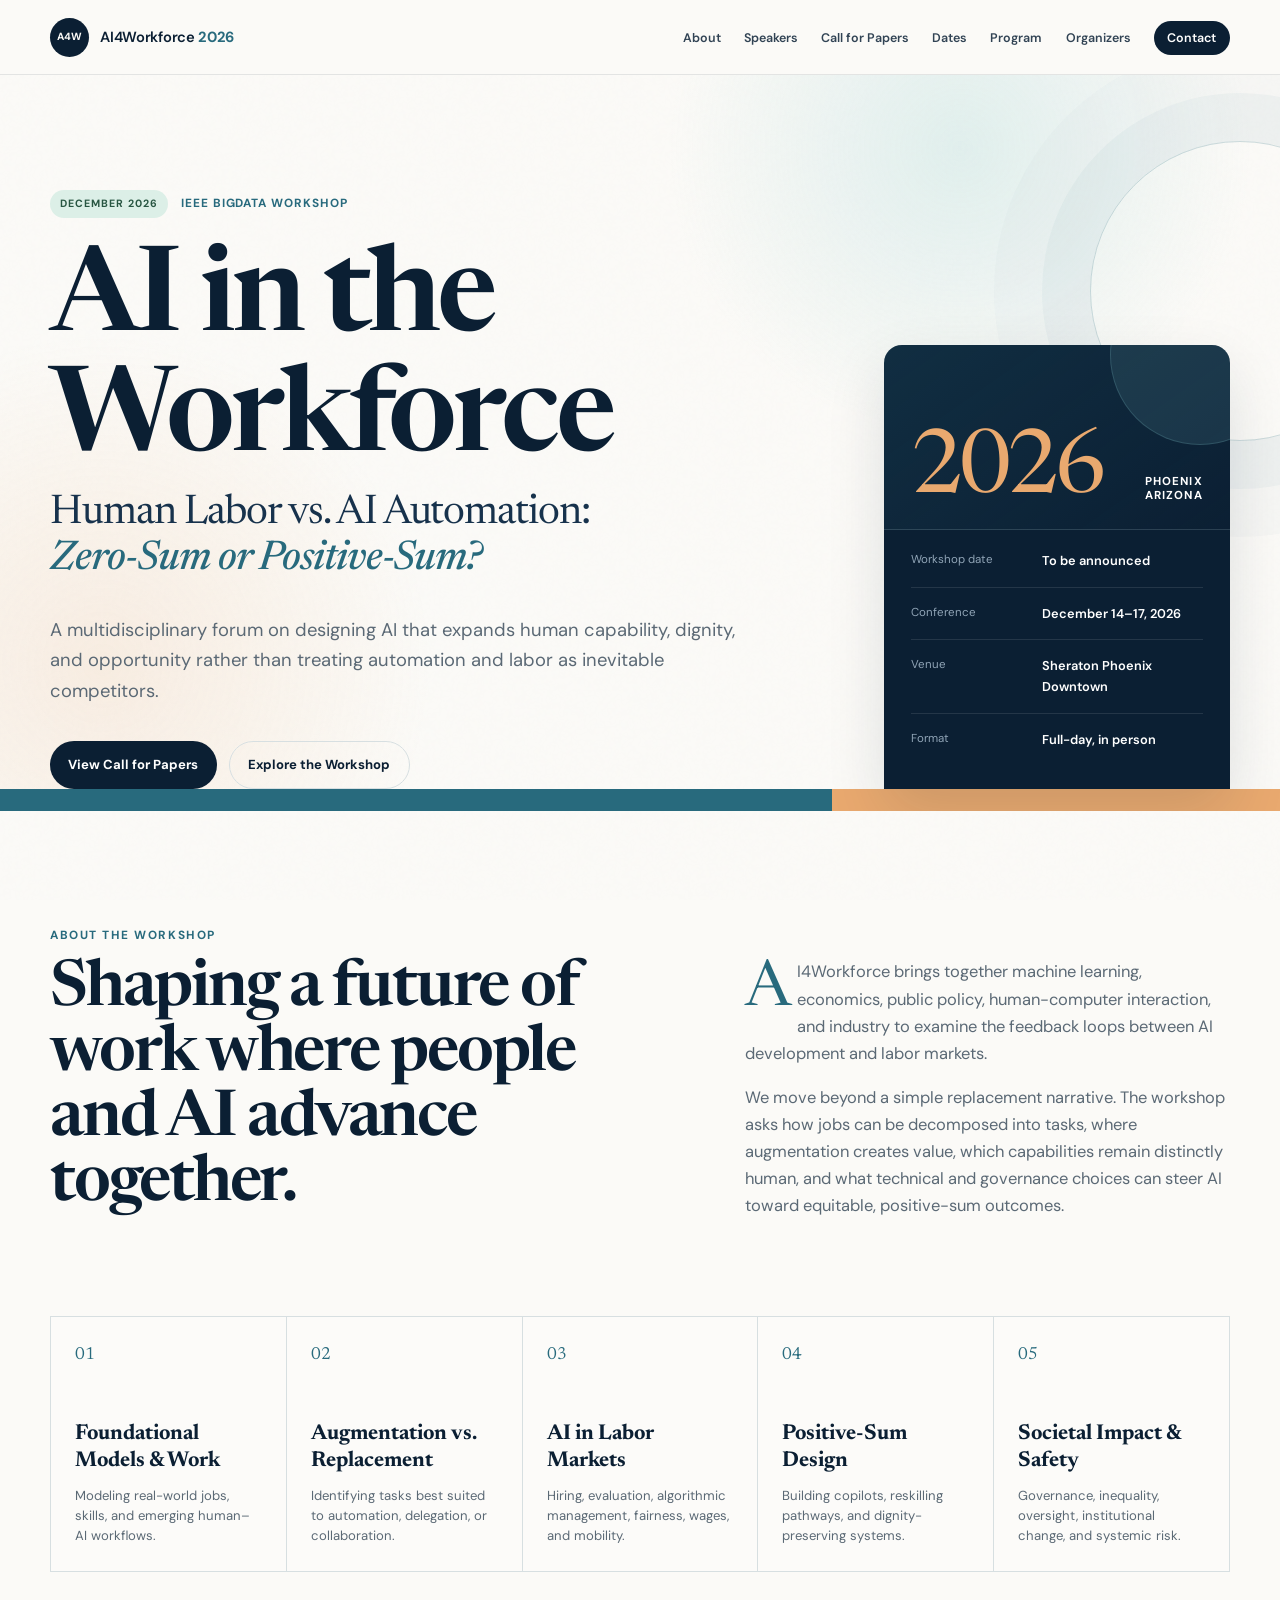
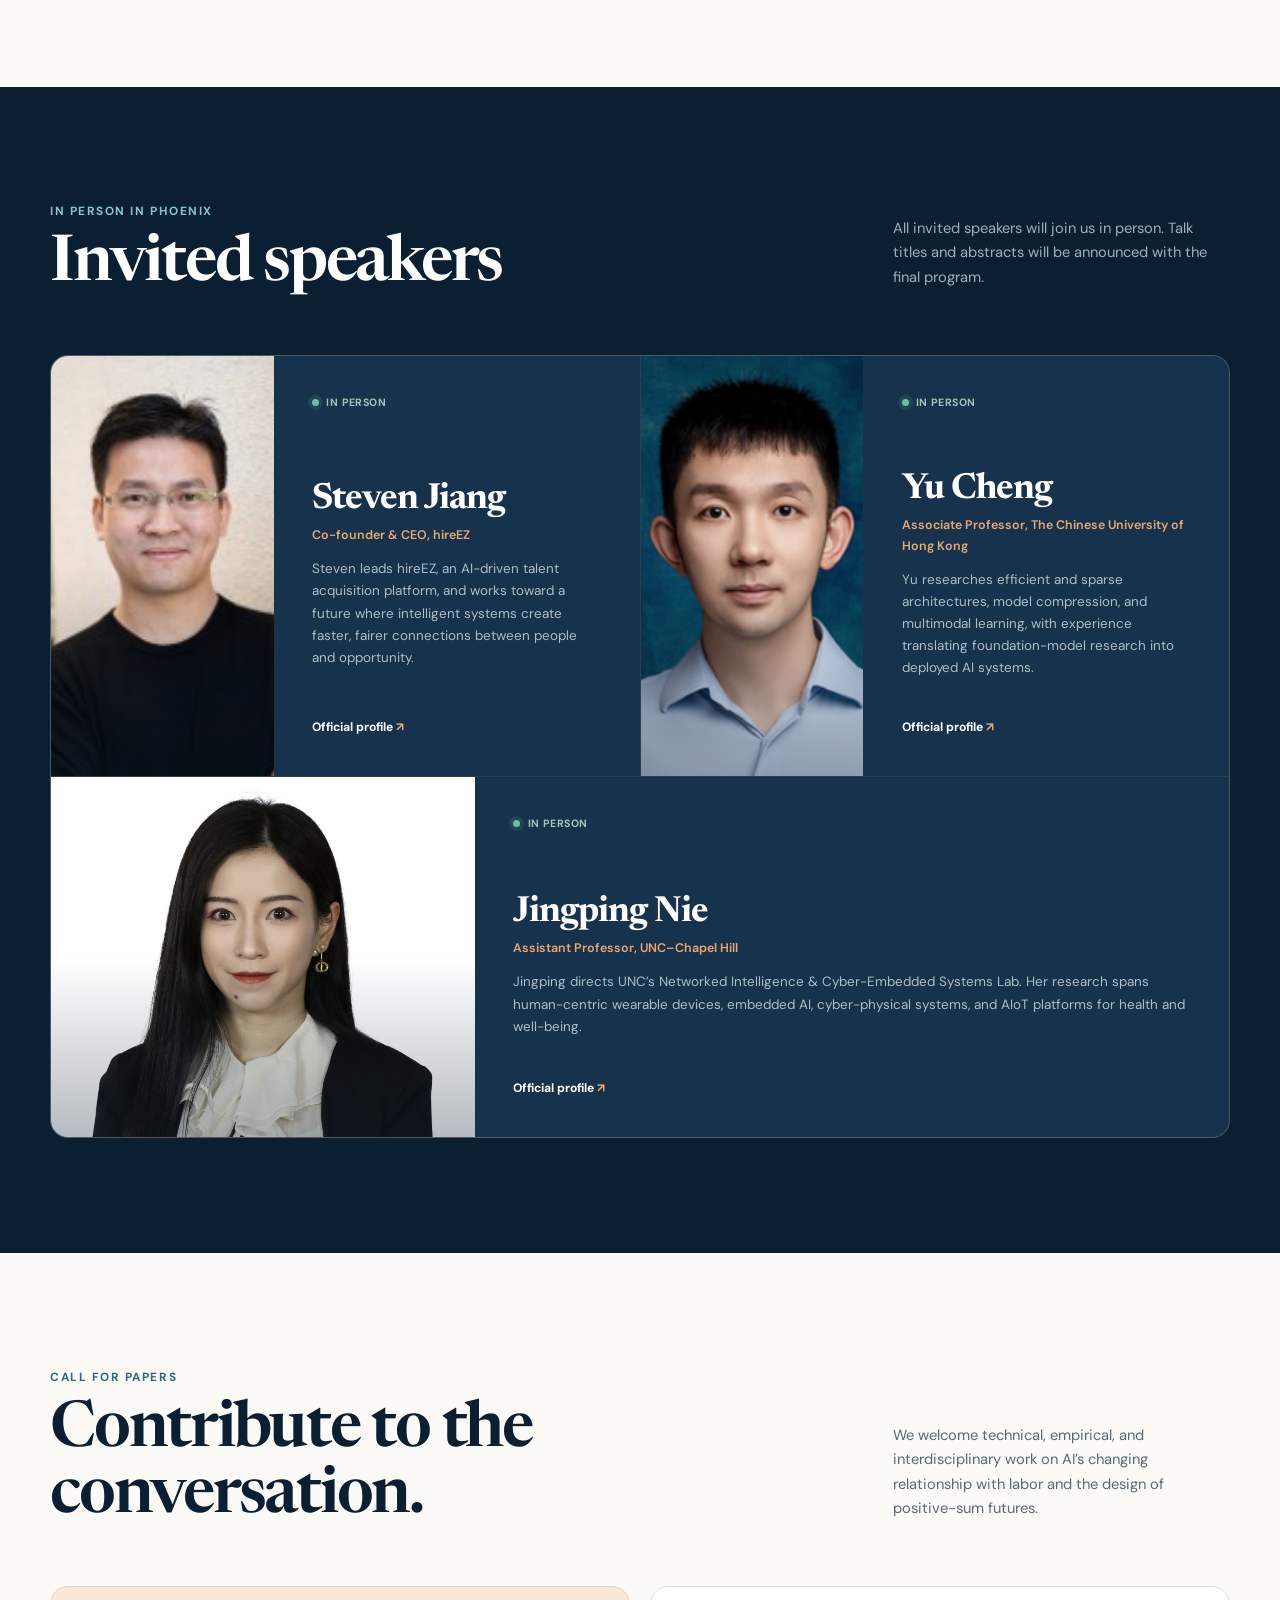
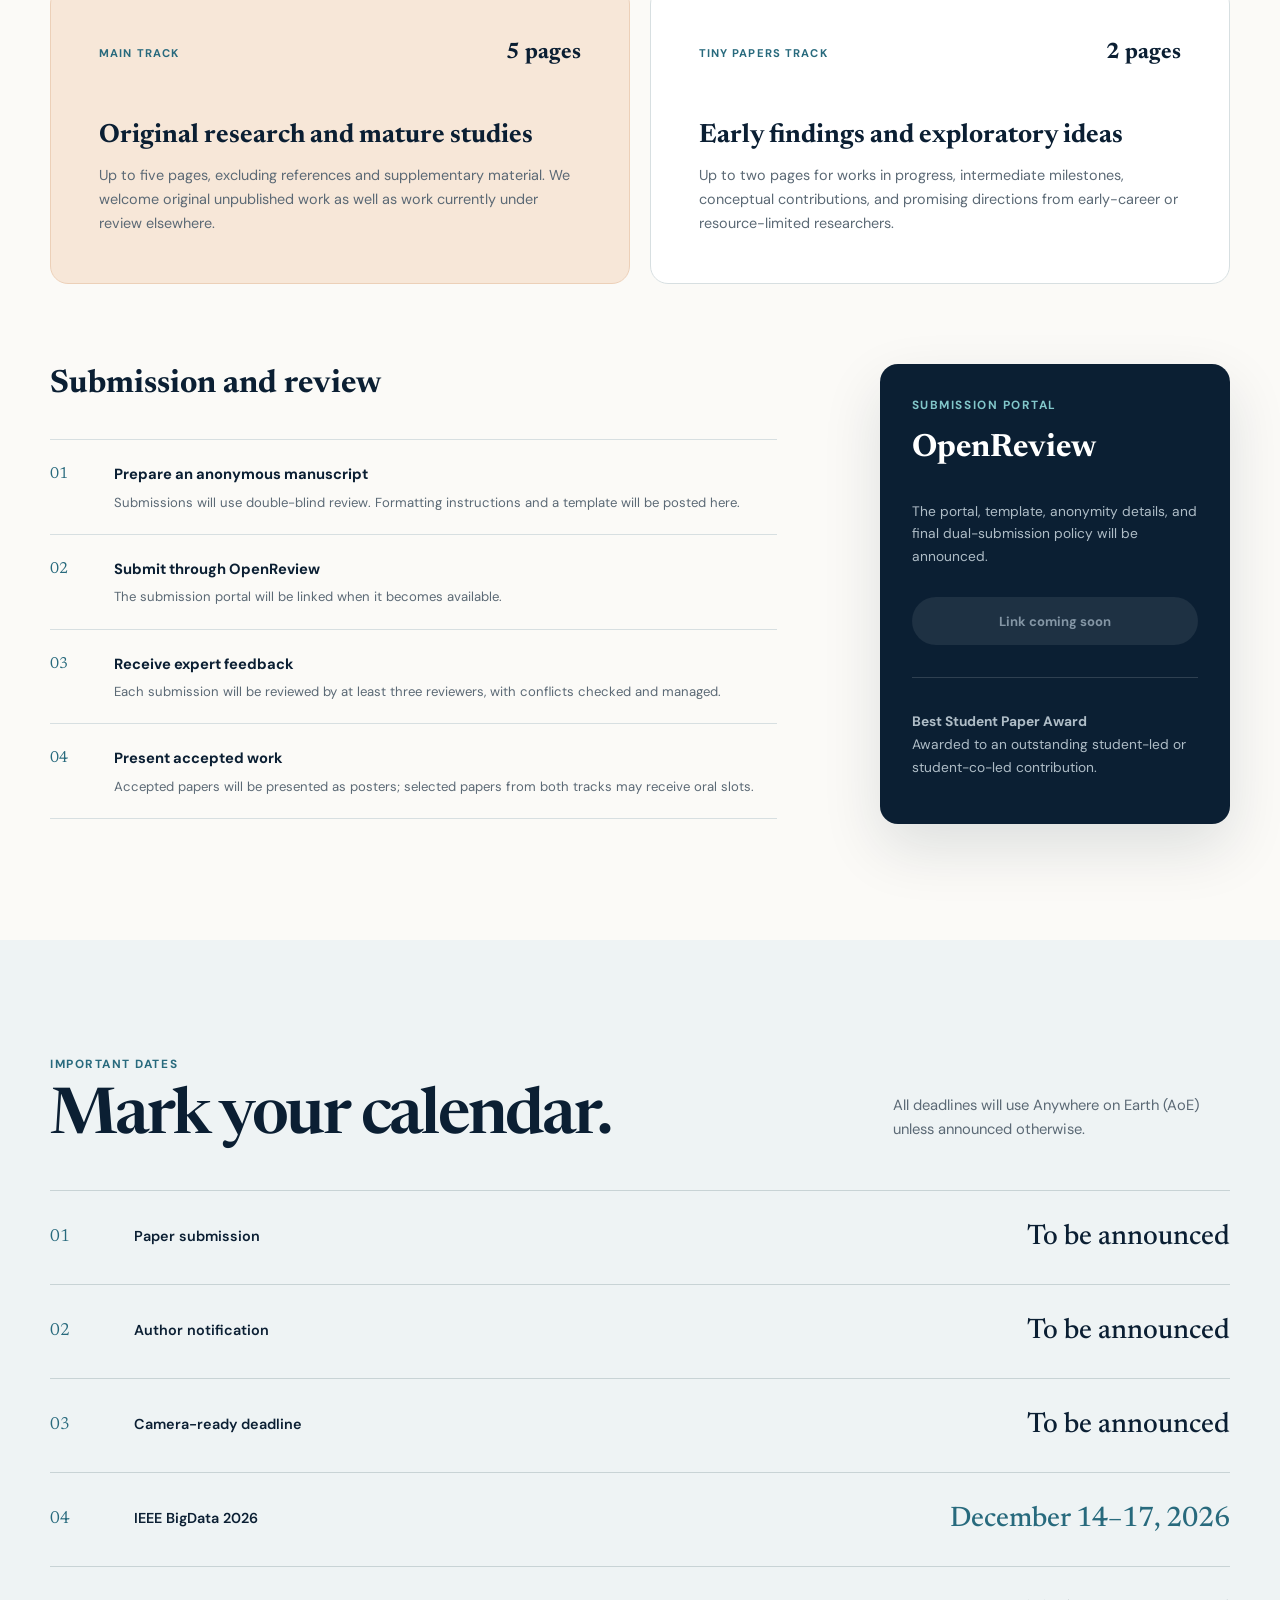
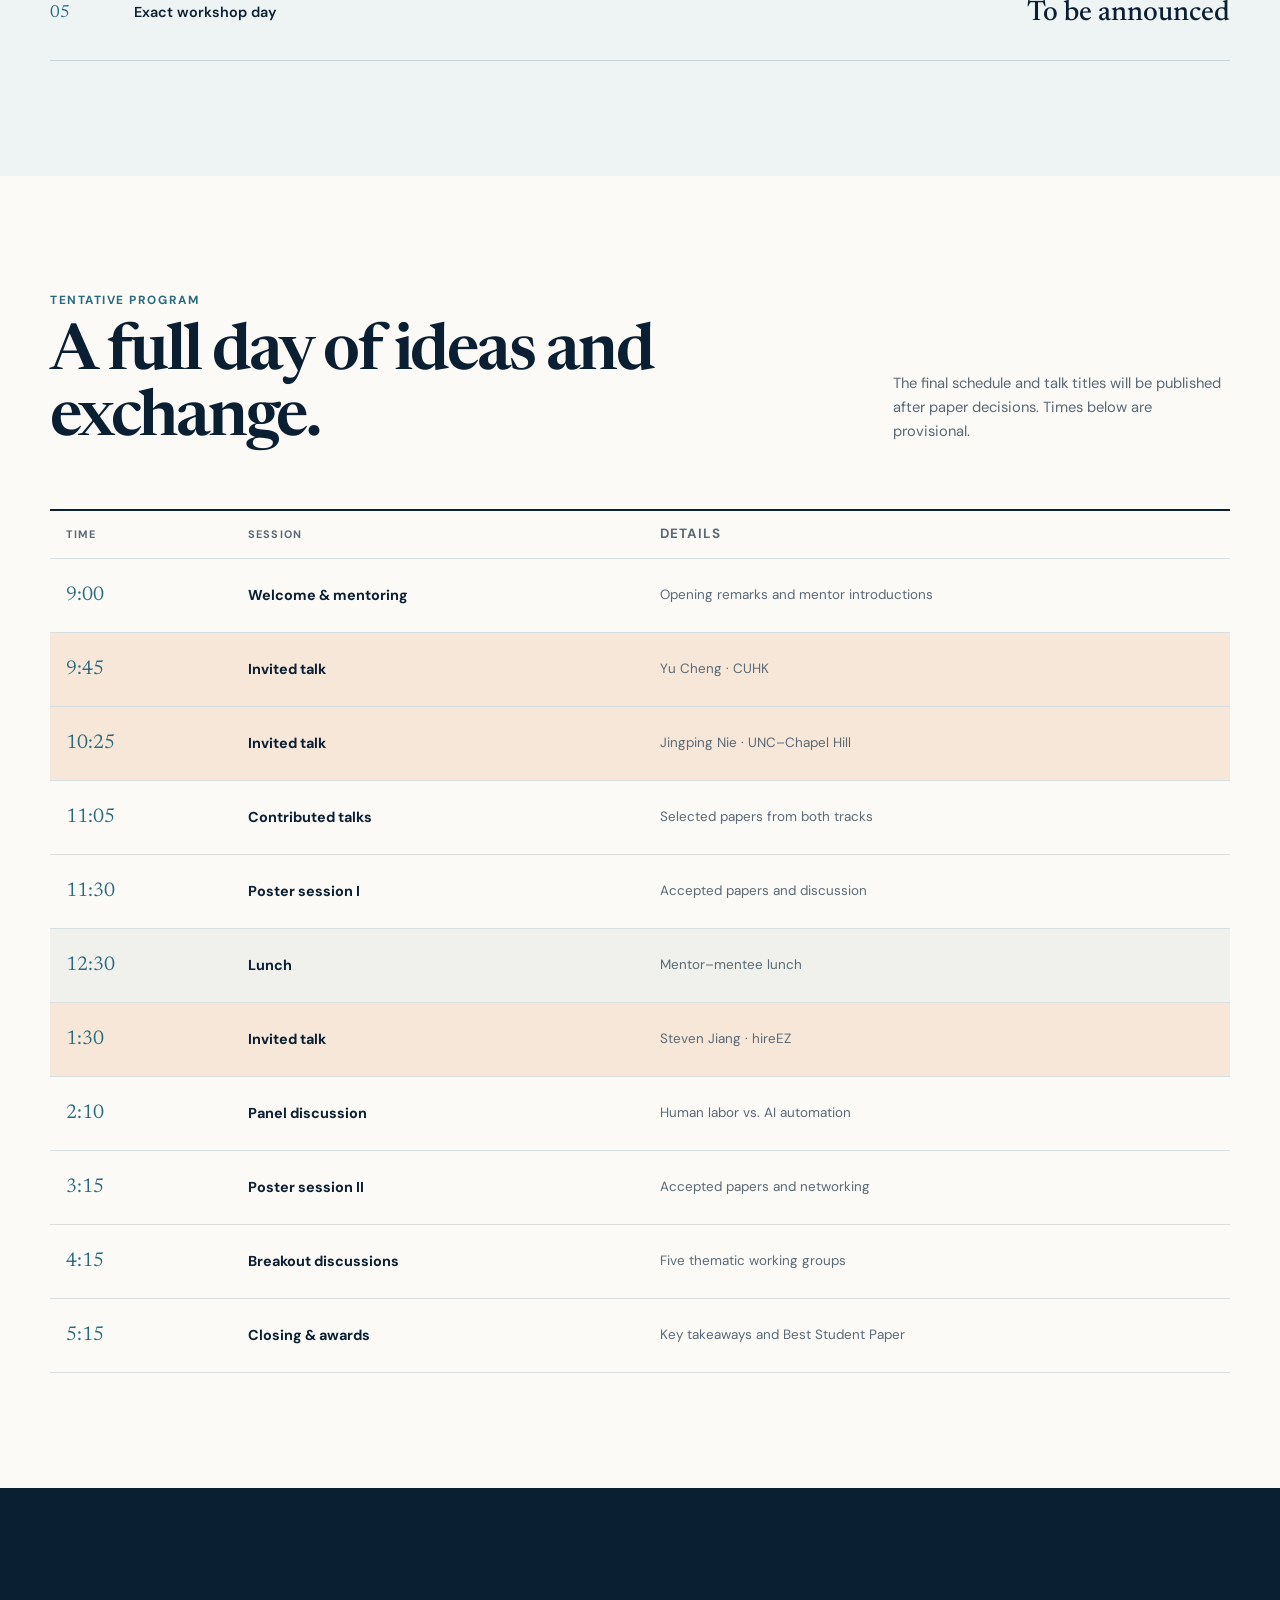
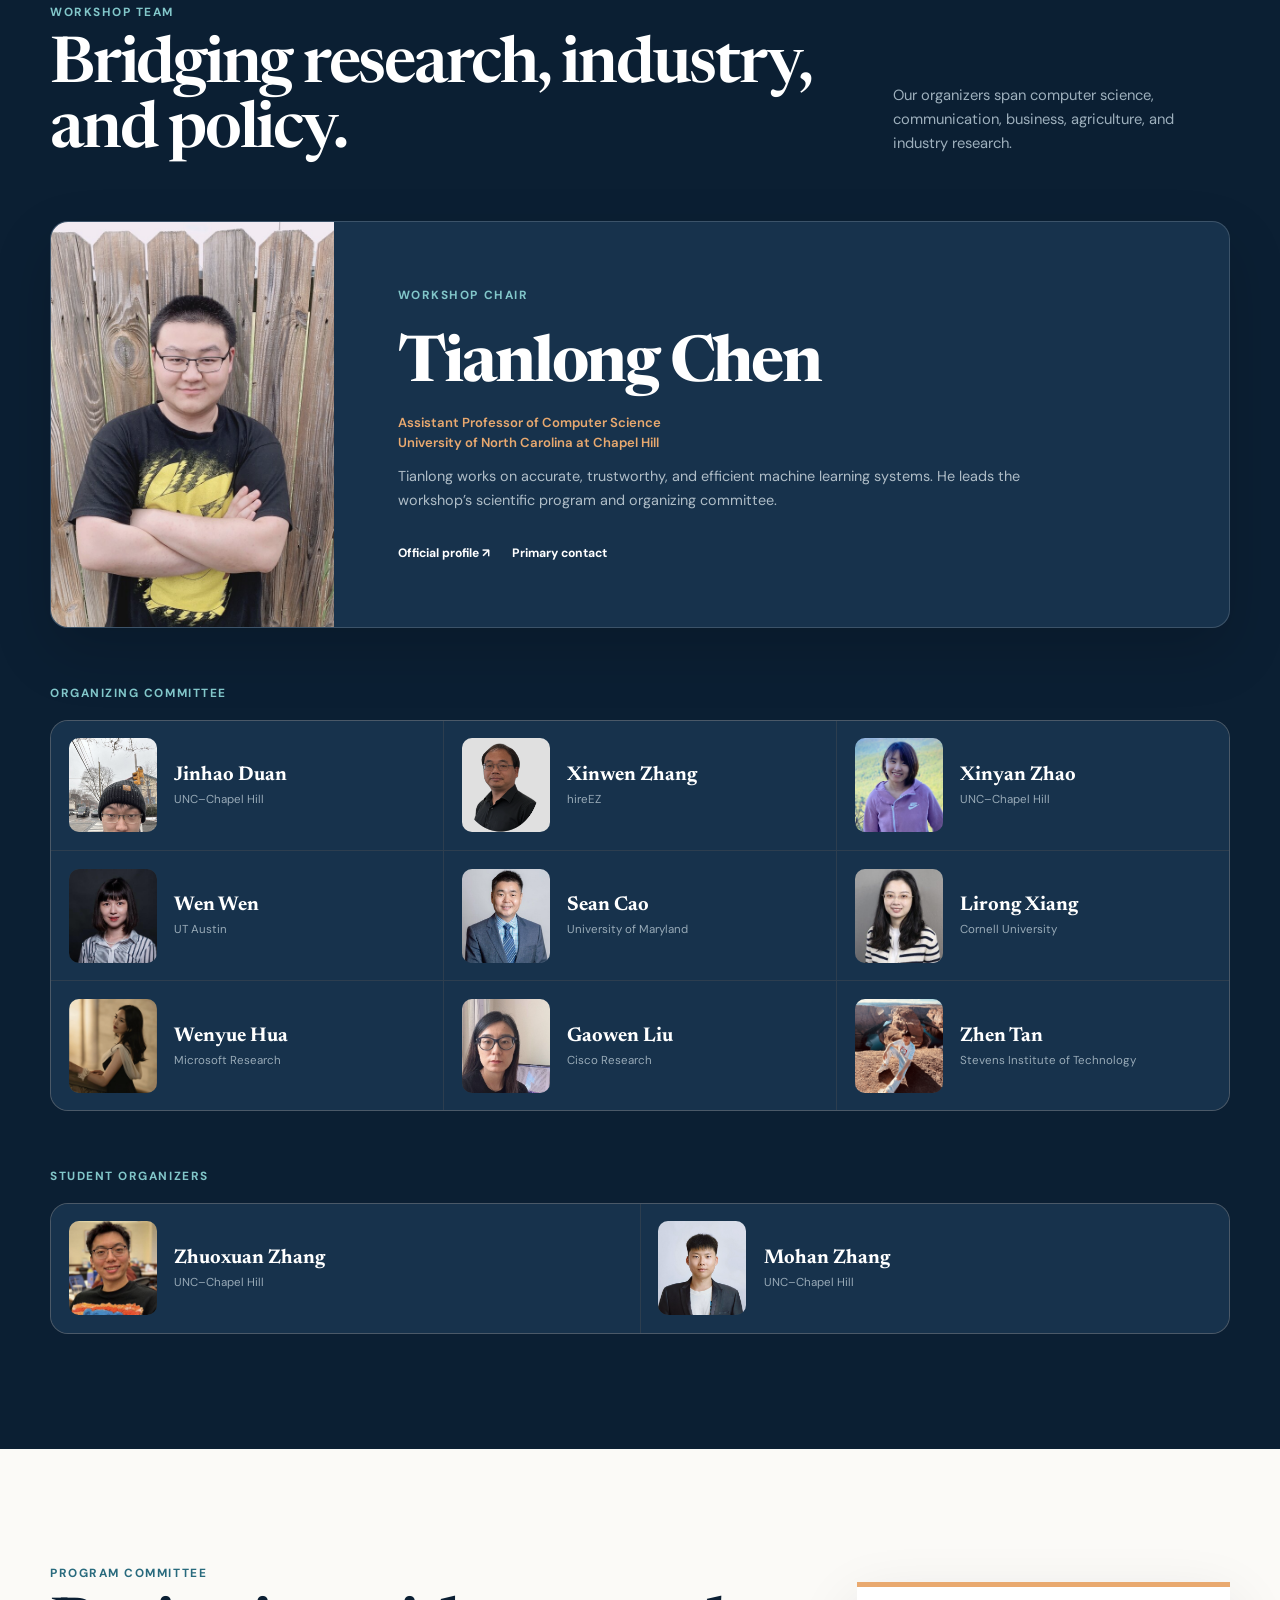
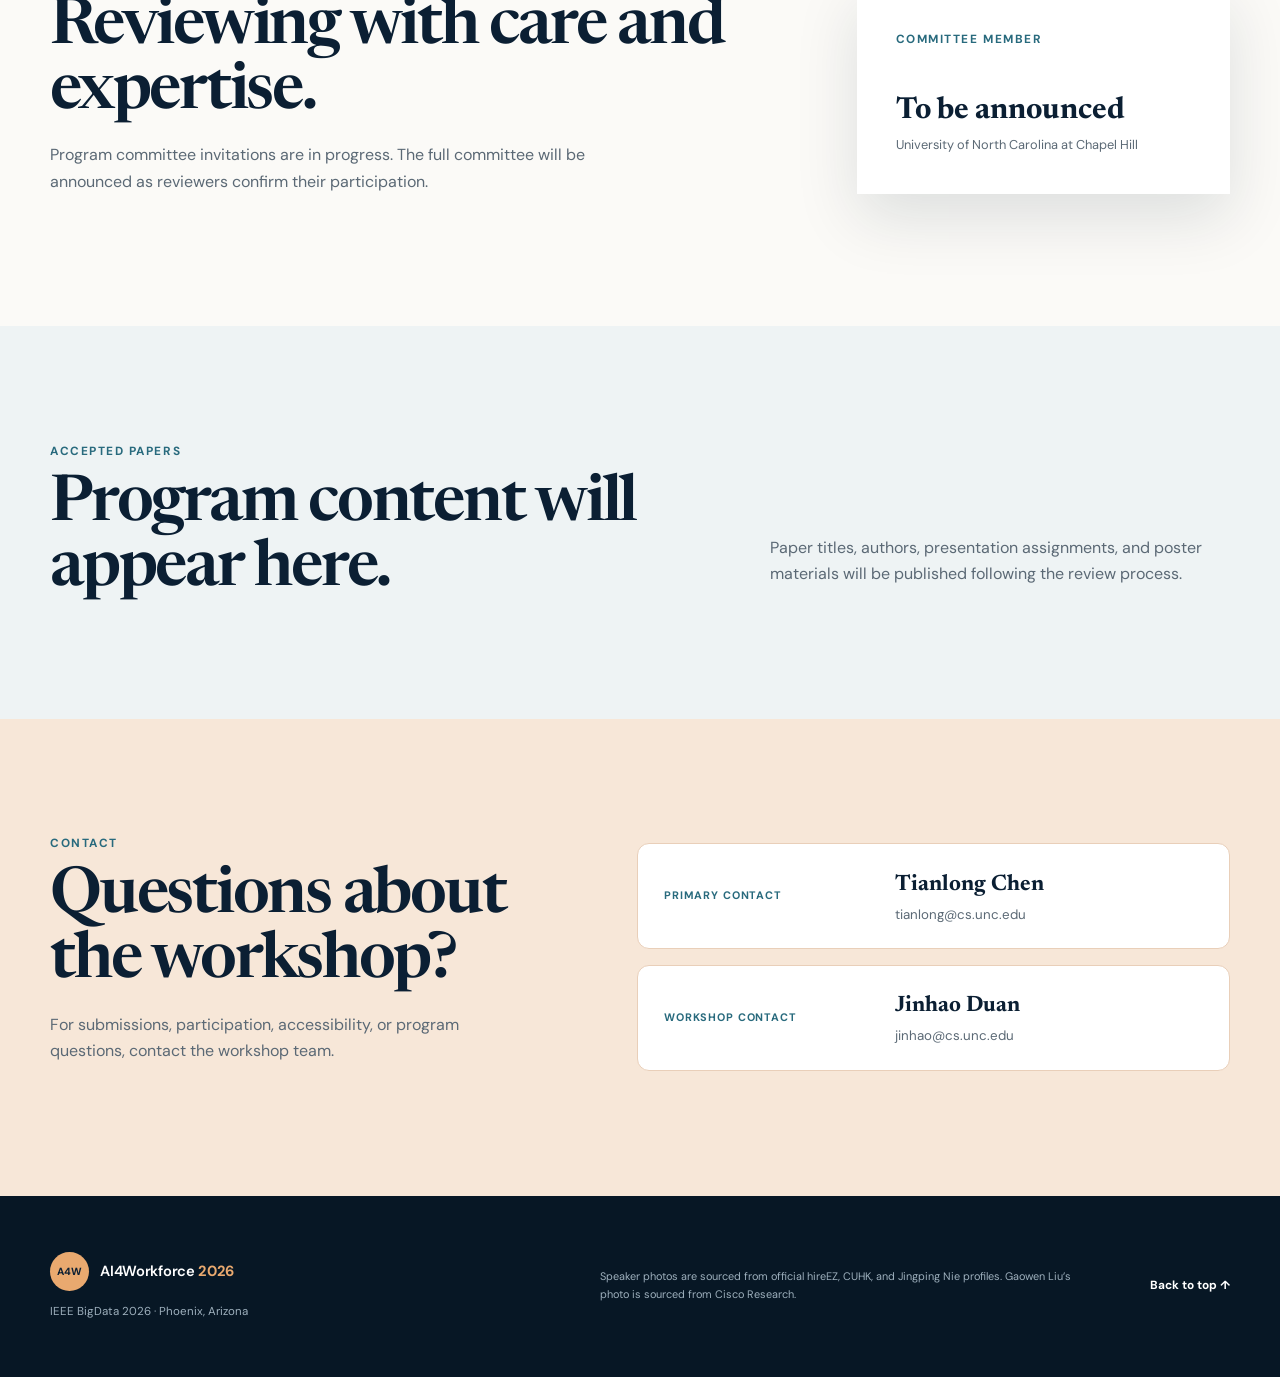
==== preview/index.html @ fd1488fd "Publish persistent workshop preview" ====
<!doctype html>
<html lang="en">
<head>
  <meta charset="utf-8">
  <meta name="viewport" content="width=device-width, initial-scale=1">
  <meta name="description" content="AI4Workforce at IEEE BigData 2026 explores how AI can augment human work and create positive-sum outcomes for workers, organizations, and society.">
  <meta name="theme-color" content="#0b1f33">
  <title>AI4Workforce 2026 | IEEE BigData Workshop</title>
  <link rel="icon" href="assets/favicon.svg" type="image/svg+xml">
  <link rel="preconnect" href="https://fonts.googleapis.com">
  <link rel="preconnect" href="https://fonts.gstatic.com" crossorigin>
  <link href="https://fonts.googleapis.com/css2?family=DM+Sans:wght@400;500;600;700&amp;family=Newsreader:opsz,wght@6..72,500;6..72,600&amp;display=swap" rel="stylesheet">
  <link rel="stylesheet" href="style.css">
  <script src="script.js" defer></script>
</head>
<body>
  <a class="skip-link" href="#main">Skip to content</a>

  <header class="site-header">
    <nav class="nav shell" aria-label="Primary navigation">
      <a class="wordmark" href="#top" aria-label="AI4Workforce home">
        <span class="wordmark-mark" aria-hidden="true">A4W</span>
        <span>AI4Workforce <strong>2026</strong></span>
      </a>
      <button class="nav-toggle" type="button" aria-expanded="false" aria-controls="nav-menu">
        <span class="sr-only">Toggle navigation</span>
        <span></span><span></span><span></span>
      </button>
      <ul class="nav-menu" id="nav-menu">
        <li><a href="#about">About</a></li>
        <li><a href="#speakers">Speakers</a></li>
        <li><a href="#cfp">Call for Papers</a></li>
        <li><a href="#dates">Dates</a></li>
        <li><a href="#program">Program</a></li>
        <li><a href="#organizers">Organizers</a></li>
        <li><a class="nav-contact" href="#contact">Contact</a></li>
      </ul>
    </nav>
  </header>

  <main id="main">
    <section class="hero" id="top">
      <div class="hero-grid shell">
        <div class="hero-copy">
          <p class="kicker"><span>December 2026</span> IEEE BigData Workshop</p>
          <h1>AI in the Workforce</h1>
          <p class="hero-question">Human Labor vs. AI Automation:<br><em>Zero-Sum or Positive-Sum?</em></p>
          <p class="hero-intro">A multidisciplinary forum on designing AI that expands human capability, dignity, and opportunity rather than treating automation and labor as inevitable competitors.</p>
          <div class="hero-actions">
            <a class="button button-primary" href="#cfp">View Call for Papers</a>
            <a class="button button-ghost" href="#about">Explore the Workshop</a>
          </div>
        </div>

        <aside class="event-card" aria-label="Workshop details">
          <div class="event-card-top">
            <span class="event-number">2026</span>
            <span class="event-label">Phoenix<br>Arizona</span>
          </div>
          <dl class="event-details">
            <div>
              <dt>Workshop date</dt>
              <dd>To be announced</dd>
            </div>
            <div>
              <dt>Conference</dt>
              <dd>December 14–17, 2026</dd>
            </div>
            <div>
              <dt>Venue</dt>
              <dd>Sheraton Phoenix Downtown</dd>
            </div>
            <div>
              <dt>Format</dt>
              <dd>Full-day, in person</dd>
            </div>
          </dl>
        </aside>
      </div>
      <div class="hero-rule" aria-hidden="true"><span></span></div>
    </section>

    <section class="section" id="about">
      <div class="shell split-intro">
        <div>
          <p class="eyebrow">About the workshop</p>
          <h2>Shaping a future of work where people and AI advance together.</h2>
        </div>
        <div class="prose lead-prose">
          <p>AI4Workforce brings together machine learning, economics, public policy, human-computer interaction, and industry to examine the feedback loops between AI development and labor markets.</p>
          <p>We move beyond a simple replacement narrative. The workshop asks how jobs can be decomposed into tasks, where augmentation creates value, which capabilities remain distinctly human, and what technical and governance choices can steer AI toward equitable, positive-sum outcomes.</p>
        </div>
      </div>

      <div class="shell topic-grid" aria-label="Workshop themes">
        <article class="topic-card">
          <span>01</span>
          <h3>Foundational Models &amp; Work</h3>
          <p>Modeling real-world jobs, skills, and emerging human–AI workflows.</p>
        </article>
        <article class="topic-card">
          <span>02</span>
          <h3>Augmentation vs. Replacement</h3>
          <p>Identifying tasks best suited to automation, delegation, or collaboration.</p>
        </article>
        <article class="topic-card">
          <span>03</span>
          <h3>AI in Labor Markets</h3>
          <p>Hiring, evaluation, algorithmic management, fairness, wages, and mobility.</p>
        </article>
        <article class="topic-card">
          <span>04</span>
          <h3>Positive-Sum Design</h3>
          <p>Building copilots, reskilling pathways, and dignity-preserving systems.</p>
        </article>
        <article class="topic-card">
          <span>05</span>
          <h3>Societal Impact &amp; Safety</h3>
          <p>Governance, inequality, oversight, institutional change, and systemic risk.</p>
        </article>
      </div>
    </section>

    <section class="section section-ink" id="speakers">
      <div class="shell">
        <div class="section-heading light-heading">
          <div>
            <p class="eyebrow">In person in Phoenix</p>
            <h2>Invited speakers</h2>
          </div>
          <p>All invited speakers will join us in person. Talk titles and abstracts will be announced with the final program.</p>
        </div>

        <div class="speaker-grid">
          <article class="speaker-card">
            <a class="speaker-image" href="https://explore.hireez.com/blog/author/steven-jiang" target="_blank" rel="noopener noreferrer">
              <img src="assets/speakers/steven-jiang.jpg" alt="Portrait of Steven Jiang" width="200" height="200">
            </a>
            <div class="speaker-copy">
              <span class="status"><i aria-hidden="true"></i> In person</span>
              <h3>Steven Jiang</h3>
              <p class="speaker-role">Co-founder &amp; CEO, hireEZ</p>
              <p>Steven leads hireEZ, an AI-driven talent acquisition platform, and works toward a future where intelligent systems create faster, fairer connections between people and opportunity.</p>
              <a class="text-link" href="https://explore.hireez.com/blog/author/steven-jiang" target="_blank" rel="noopener noreferrer">Official profile <span aria-hidden="true">↗</span></a>
            </div>
          </article>

          <article class="speaker-card">
            <a class="speaker-image" href="https://www.cse.cuhk.edu.hk/people/faculty/yu-cheng/" target="_blank" rel="noopener noreferrer">
              <img src="assets/speakers/yu-cheng.jpg" alt="Portrait of Yu Cheng" width="270" height="300">
            </a>
            <div class="speaker-copy">
              <span class="status"><i aria-hidden="true"></i> In person</span>
              <h3>Yu Cheng</h3>
              <p class="speaker-role">Associate Professor, The Chinese University of Hong Kong</p>
              <p>Yu researches efficient and sparse architectures, model compression, and multimodal learning, with experience translating foundation-model research into deployed AI systems.</p>
              <a class="text-link" href="https://www.cse.cuhk.edu.hk/people/faculty/yu-cheng/" target="_blank" rel="noopener noreferrer">Official profile <span aria-hidden="true">↗</span></a>
            </div>
          </article>

          <article class="speaker-card speaker-wide">
            <a class="speaker-image" href="https://jingpingnie.com/" target="_blank" rel="noopener noreferrer">
              <img src="assets/speakers/jingping-nie.jpg" alt="Portrait of Jingping Nie" width="900" height="692">
            </a>
            <div class="speaker-copy">
              <span class="status"><i aria-hidden="true"></i> In person</span>
              <h3>Jingping Nie</h3>
              <p class="speaker-role">Assistant Professor, UNC–Chapel Hill</p>
              <p>Jingping directs UNC’s Networked Intelligence &amp; Cyber-Embedded Systems Lab. Her research spans human-centric wearable devices, embedded AI, cyber-physical systems, and AIoT platforms for health and well-being.</p>
              <a class="text-link" href="https://jingpingnie.com/" target="_blank" rel="noopener noreferrer">Official profile <span aria-hidden="true">↗</span></a>
            </div>
          </article>
        </div>
      </div>
    </section>

    <section class="section" id="cfp">
      <div class="shell">
        <div class="section-heading">
          <div>
            <p class="eyebrow">Call for papers</p>
            <h2>Contribute to the conversation.</h2>
          </div>
          <p>We welcome technical, empirical, and interdisciplinary work on AI’s changing relationship with labor and the design of positive-sum futures.</p>
        </div>

        <div class="track-grid">
          <article class="track-card featured">
            <div class="track-top">
              <span class="track-label">Main Track</span>
              <strong>5 pages</strong>
            </div>
            <h3>Original research and mature studies</h3>
            <p>Up to five pages, excluding references and supplementary material. We welcome original unpublished work as well as work currently under review elsewhere.</p>
          </article>
          <article class="track-card">
            <div class="track-top">
              <span class="track-label">Tiny Papers Track</span>
              <strong>2 pages</strong>
            </div>
            <h3>Early findings and exploratory ideas</h3>
            <p>Up to two pages for works in progress, intermediate milestones, conceptual contributions, and promising directions from early-career or resource-limited researchers.</p>
          </article>
        </div>

        <div class="submission-grid">
          <div class="submission-process">
            <h3>Submission and review</h3>
            <ol>
              <li><span>01</span><div><strong>Prepare an anonymous manuscript</strong><p>Submissions will use double-blind review. Formatting instructions and a template will be posted here.</p></div></li>
              <li><span>02</span><div><strong>Submit through OpenReview</strong><p>The submission portal will be linked when it becomes available.</p></div></li>
              <li><span>03</span><div><strong>Receive expert feedback</strong><p>Each submission will be reviewed by at least three reviewers, with conflicts checked and managed.</p></div></li>
              <li><span>04</span><div><strong>Present accepted work</strong><p>Accepted papers will be presented as posters; selected papers from both tracks may receive oral slots.</p></div></li>
            </ol>
          </div>
          <div class="submission-note" role="note" aria-label="Submission portal status">
            <p class="mini-label">Submission portal</p>
            <h3>OpenReview</h3>
            <p>The portal, template, anonymity details, and final dual-submission policy will be announced.</p>
            <span class="button button-disabled" aria-disabled="true">Link coming soon</span>
            <hr>
            <p><strong>Best Student Paper Award</strong><br>Awarded to an outstanding student-led or student-co-led contribution.</p>
          </div>
        </div>
      </div>
    </section>

    <section class="section section-mist" id="dates">
      <div class="shell">
        <div class="section-heading compact-heading">
          <div>
            <p class="eyebrow">Important dates</p>
            <h2>Mark your calendar.</h2>
          </div>
          <p>All deadlines will use Anywhere on Earth (AoE) unless announced otherwise.</p>
        </div>
        <div class="date-list">
          <div class="date-item"><span>01</span><p>Paper submission</p><strong>To be announced</strong></div>
          <div class="date-item"><span>02</span><p>Author notification</p><strong>To be announced</strong></div>
          <div class="date-item"><span>03</span><p>Camera-ready deadline</p><strong>To be announced</strong></div>
          <div class="date-item conference-date"><span>04</span><p>IEEE BigData 2026</p><strong>December 14–17, 2026</strong></div>
          <div class="date-item"><span>05</span><p>Exact workshop day</p><strong>To be announced</strong></div>
        </div>
      </div>
    </section>

    <section class="section" id="program">
      <div class="shell">
        <div class="section-heading">
          <div>
            <p class="eyebrow">Tentative program</p>
            <h2>A full day of ideas and exchange.</h2>
          </div>
          <p>The final schedule and talk titles will be published after paper decisions. Times below are provisional.</p>
        </div>
        <div class="agenda" role="table" aria-label="Tentative workshop program">
          <div class="agenda-row agenda-head" role="row"><span role="columnheader">Time</span><span role="columnheader">Session</span><span role="columnheader">Details</span></div>
          <div class="agenda-row" role="row"><time role="cell">9:00</time><strong role="cell">Welcome &amp; mentoring</strong><span role="cell">Opening remarks and mentor introductions</span></div>
          <div class="agenda-row highlight-row" role="row"><time role="cell">9:45</time><strong role="cell">Invited talk</strong><span role="cell">Yu Cheng · CUHK</span></div>
          <div class="agenda-row highlight-row" role="row"><time role="cell">10:25</time><strong role="cell">Invited talk</strong><span role="cell">Jingping Nie · UNC–Chapel Hill</span></div>
          <div class="agenda-row" role="row"><time role="cell">11:05</time><strong role="cell">Contributed talks</strong><span role="cell">Selected papers from both tracks</span></div>
          <div class="agenda-row" role="row"><time role="cell">11:30</time><strong role="cell">Poster session I</strong><span role="cell">Accepted papers and discussion</span></div>
          <div class="agenda-row muted-row" role="row"><time role="cell">12:30</time><strong role="cell">Lunch</strong><span role="cell">Mentor–mentee lunch</span></div>
          <div class="agenda-row highlight-row" role="row"><time role="cell">1:30</time><strong role="cell">Invited talk</strong><span role="cell">Steven Jiang · hireEZ</span></div>
          <div class="agenda-row" role="row"><time role="cell">2:10</time><strong role="cell">Panel discussion</strong><span role="cell">Human labor vs. AI automation</span></div>
          <div class="agenda-row" role="row"><time role="cell">3:15</time><strong role="cell">Poster session II</strong><span role="cell">Accepted papers and networking</span></div>
          <div class="agenda-row" role="row"><time role="cell">4:15</time><strong role="cell">Breakout discussions</strong><span role="cell">Five thematic working groups</span></div>
          <div class="agenda-row" role="row"><time role="cell">5:15</time><strong role="cell">Closing &amp; awards</strong><span role="cell">Key takeaways and Best Student Paper</span></div>
        </div>
      </div>
    </section>

    <section class="section section-ink" id="organizers">
      <div class="shell">
        <div class="section-heading light-heading">
          <div>
            <p class="eyebrow">Workshop team</p>
            <h2>Bridging research, industry, and policy.</h2>
          </div>
          <p>Our organizers span computer science, communication, business, agriculture, and industry research.</p>
        </div>

        <article class="chair-card">
          <img src="assets/organizers/tianlong_chen.jpg" alt="Tianlong Chen">
          <div class="chair-copy">
            <p class="mini-label">Workshop Chair</p>
            <h3>Tianlong Chen</h3>
            <p class="chair-role">Assistant Professor of Computer Science<br>University of North Carolina at Chapel Hill</p>
            <p>Tianlong works on accurate, trustworthy, and efficient machine learning systems. He leads the workshop’s scientific program and organizing committee.</p>
            <div class="chair-links">
              <a href="https://tianlong-chen.github.io" target="_blank" rel="noopener noreferrer">Official profile <span aria-hidden="true">↗</span></a>
              <a href="mailto:tianlong@cs.unc.edu">Primary contact</a>
            </div>
          </div>
        </article>

        <p class="mini-label committee-label">Organizing committee</p>
        <div class="people-grid">
          <article class="person"><img src="assets/organizers/JinhaoDuan.jpeg" alt="Jinhao Duan"><div><h3><a href="https://jinhaoduan.github.io/" target="_blank" rel="noopener noreferrer">Jinhao Duan</a></h3><p>UNC–Chapel Hill</p></div></article>
          <article class="person"><img src="assets/organizers/xinwen.png" alt="Xinwen Zhang"><div><h3><a href="https://www.linkedin.com/in/xinwen-zhang-362799121/" target="_blank" rel="noopener noreferrer">Xinwen Zhang</a></h3><p>hireEZ</p></div></article>
          <article class="person"><img src="assets/organizers/eva_zhao.jpg" alt="Xinyan Zhao"><div><h3><a href="http://xinyanzhao.org/" target="_blank" rel="noopener noreferrer">Xinyan Zhao</a></h3><p>UNC–Chapel Hill</p></div></article>
          <article class="person"><img src="assets/organizers/wenwen.jpeg" alt="Wen Wen"><div><h3><a href="https://www.mccombs.utexas.edu/faculty-and-research/faculty-directory/profile/?username=ww6268" target="_blank" rel="noopener noreferrer">Wen Wen</a></h3><p>UT Austin</p></div></article>
          <article class="person"><img src="assets/organizers/seancao.jpg" alt="Sean Cao"><div><h3><a href="https://sites.google.com/view/seancao/home" target="_blank" rel="noopener noreferrer">Sean Cao</a></h3><p>University of Maryland</p></div></article>
          <article class="person"><img src="assets/organizers/lirong.jpg" alt="Lirong Xiang"><div><h3><a href="https://cals.cornell.edu/people/lirong-xiang" target="_blank" rel="noopener noreferrer">Lirong Xiang</a></h3><p>Cornell University</p></div></article>
          <article class="person"><img src="assets/organizers/wenyue.png" alt="Wenyue Hua"><div><h3><a href="https://wenyueh.github.io/en/" target="_blank" rel="noopener noreferrer">Wenyue Hua</a></h3><p>Microsoft Research</p></div></article>
          <article class="person"><img src="assets/organizers/gaowen-liu.jpeg" alt="Gaowen Liu"><div><h3><a href="https://research.cisco.com/people" target="_blank" rel="noopener noreferrer">Gaowen Liu</a></h3><p>Cisco Research</p></div></article>
          <article class="person"><img src="assets/organizers/zt.png" alt="Zhen Tan"><div><h3><a href="https://zhen-tan-dmml.github.io/" target="_blank" rel="noopener noreferrer">Zhen Tan</a></h3><p>Stevens Institute of Technology</p></div></article>
        </div>

        <div class="student-organizers">
          <p class="mini-label">Student organizers</p>
          <div class="people-grid student-grid">
            <article class="person"><img src="assets/organizers/Zhuoxuan_Zhang.jpeg" alt="Zhuoxuan Zhang"><div><h3><a href="https://zhuoxuan-zhang.github.io/" target="_blank" rel="noopener noreferrer">Zhuoxuan Zhang</a></h3><p>UNC–Chapel Hill</p></div></article>
            <article class="person"><img src="assets/organizers/mz.jpg" alt="Mohan Zhang"><div><h3><a href="https://riven-o.github.io/mohan-zhang.github.io/" target="_blank" rel="noopener noreferrer">Mohan Zhang</a></h3><p>UNC–Chapel Hill</p></div></article>
          </div>
        </div>
      </div>
    </section>

    <section class="section" id="committee">
      <div class="shell committee-layout">
        <div>
          <p class="eyebrow">Program committee</p>
          <h2>Reviewing with care and expertise.</h2>
          <p class="prose">Program committee invitations are in progress. The full committee will be announced as reviewers confirm their participation.</p>
        </div>
        <div class="committee-card">
          <span class="mini-label">Committee member</span>
          <h3>To be announced</h3>
          <p>University of North Carolina at Chapel Hill</p>
        </div>
      </div>
    </section>

    <section class="section section-mist" id="accepted-papers">
      <div class="shell papers-callout">
        <div>
          <p class="eyebrow">Accepted papers</p>
          <h2>Program content will appear here.</h2>
        </div>
        <p>Paper titles, authors, presentation assignments, and poster materials will be published following the review process.</p>
      </div>
    </section>

    <section class="section contact-section" id="contact">
      <div class="shell contact-layout">
        <div>
          <p class="eyebrow">Contact</p>
          <h2>Questions about the workshop?</h2>
          <p>For submissions, participation, accessibility, or program questions, contact the workshop team.</p>
        </div>
        <div class="contact-cards">
          <a href="mailto:tianlong@cs.unc.edu"><span>Primary contact</span><strong>Tianlong Chen</strong><small>tianlong@cs.unc.edu</small></a>
          <a href="mailto:jinhao@cs.unc.edu"><span>Workshop contact</span><strong>Jinhao Duan</strong><small>jinhao@cs.unc.edu</small></a>
        </div>
      </div>
    </section>
  </main>

  <footer class="footer">
    <div class="shell footer-grid">
      <div>
        <a class="wordmark footer-mark" href="#top"><span class="wordmark-mark" aria-hidden="true">A4W</span><span>AI4Workforce <strong>2026</strong></span></a>
        <p>IEEE BigData 2026 · Phoenix, Arizona</p>
      </div>
      <p class="footer-note">Speaker photos are sourced from official hireEZ, CUHK, and Jingping Nie profiles. Gaowen Liu’s photo is sourced from Cisco Research.</p>
      <a class="back-top" href="#top">Back to top ↑</a>
    </div>
  </footer>
</body>
</html>
---- preview/style.css ----
:root {
  --ink: #0b1f33;
  --ink-soft: #17324c;
  --paper: #fbfaf7;
  --white: #ffffff;
  --mist: #eef3f4;
  --line: #d7dfe1;
  --muted: #5b6975;
  --blue: #286a7d;
  --blue-bright: #82c7ca;
  --coral: #e9a96f;
  --coral-soft: #f7e7d8;
  --green: #69c19d;
  --serif: "Newsreader", Georgia, "Times New Roman", serif;
  --sans: "DM Sans", "Helvetica Neue", Arial, sans-serif;
  --shadow: 0 24px 60px rgba(11, 31, 51, 0.12);
  --radius: 18px;
}

*,
*::before,
*::after {
  box-sizing: border-box;
}

html {
  scroll-behavior: smooth;
  scroll-padding-top: 86px;
}

body {
  margin: 0;
  color: var(--ink);
  background: var(--paper);
  font-family: var(--sans);
  font-size: 16px;
  line-height: 1.65;
  -webkit-font-smoothing: antialiased;
}

body::before {
  position: fixed;
  inset: 0;
  z-index: -1;
  content: "";
  pointer-events: none;
  opacity: 0.25;
  background-image: url("data:image/svg+xml,%3Csvg viewBox='0 0 160 160' xmlns='http://www.w3.org/2000/svg'%3E%3Cfilter id='n'%3E%3CfeTurbulence type='fractalNoise' baseFrequency='.9' numOctaves='2' stitchTiles='stitch'/%3E%3C/filter%3E%3Crect width='100%25' height='100%25' filter='url(%23n)' opacity='.05'/%3E%3C/svg%3E");
}

img {
  display: block;
  max-width: 100%;
}

a {
  color: inherit;
}

button,
a {
  -webkit-tap-highlight-color: transparent;
}

button:focus-visible,
a:focus-visible {
  outline: 3px solid var(--coral);
  outline-offset: 4px;
}

h1,
h2,
h3,
p {
  margin-top: 0;
}

h1,
h2 {
  font-family: var(--serif);
  font-weight: 600;
  line-height: 1.02;
  letter-spacing: -0.035em;
}

h2 {
  margin-bottom: 1rem;
  font-size: clamp(2.4rem, 5vw, 4.7rem);
}

h3 {
  line-height: 1.25;
}

.shell {
  width: min(1180px, calc(100% - 40px));
  margin-inline: auto;
}

.section {
  padding: clamp(5rem, 9vw, 8.5rem) 0;
}

.skip-link {
  position: fixed;
  top: 10px;
  left: 10px;
  z-index: 100;
  padding: 0.7rem 1rem;
  color: var(--white);
  background: var(--ink);
  border-radius: 8px;
  transform: translateY(-150%);
}

.skip-link:focus {
  transform: translateY(0);
}

.sr-only {
  position: absolute;
  width: 1px;
  height: 1px;
  padding: 0;
  margin: -1px;
  overflow: hidden;
  clip: rect(0, 0, 0, 0);
  white-space: nowrap;
  border: 0;
}

.site-header {
  position: sticky;
  top: 0;
  z-index: 50;
  background: rgba(251, 250, 247, 0.92);
  border-bottom: 1px solid rgba(11, 31, 51, 0.1);
  backdrop-filter: blur(14px);
}

.nav {
  min-height: 74px;
  display: flex;
  align-items: center;
  justify-content: space-between;
  gap: 2rem;
}

.wordmark {
  display: inline-flex;
  align-items: center;
  gap: 0.7rem;
  color: var(--ink);
  font-size: 0.92rem;
  font-weight: 600;
  letter-spacing: -0.02em;
  text-decoration: none;
}

.wordmark strong {
  color: var(--blue);
}

.wordmark-mark {
  width: 39px;
  height: 39px;
  display: grid;
  place-items: center;
  color: var(--paper);
  background: var(--ink);
  border-radius: 50%;
  font-size: 0.65rem;
  font-weight: 700;
  letter-spacing: 0.03em;
}

.nav-menu {
  display: flex;
  align-items: center;
  gap: 1.45rem;
  margin: 0;
  padding: 0;
  list-style: none;
}

.nav-menu a {
  color: #314354;
  font-size: 0.78rem;
  font-weight: 600;
  text-decoration: none;
  transition: color 160ms ease;
}

.nav-menu a:hover {
  color: var(--blue);
}

.nav-menu .nav-contact {
  padding: 0.55rem 0.85rem;
  color: var(--white);
  background: var(--ink);
  border-radius: 999px;
}

.nav-menu .nav-contact:hover {
  color: var(--white);
  background: var(--blue);
}

.nav-toggle {
  display: none;
  width: 42px;
  height: 42px;
  padding: 10px;
  background: transparent;
  border: 1px solid var(--line);
  border-radius: 50%;
}

.nav-toggle span:not(.sr-only) {
  display: block;
  height: 2px;
  margin: 4px 0;
  background: var(--ink);
}

.hero {
  position: relative;
  overflow: hidden;
  padding: clamp(4.5rem, 9vw, 8.5rem) 0 0;
  background:
    radial-gradient(circle at 75% 10%, rgba(130, 199, 202, 0.22), transparent 25%),
    radial-gradient(circle at 8% 80%, rgba(233, 169, 111, 0.16), transparent 25%);
}

.hero::after {
  position: absolute;
  top: 9%;
  right: -110px;
  width: 300px;
  height: 300px;
  content: "";
  border: 1px solid rgba(40, 106, 125, 0.22);
  border-radius: 50%;
  box-shadow: 0 0 0 48px rgba(40, 106, 125, 0.04), 0 0 0 96px rgba(40, 106, 125, 0.025);
}

.hero-grid {
  position: relative;
  z-index: 1;
  display: grid;
  grid-template-columns: minmax(0, 1.55fr) minmax(320px, 0.72fr);
  align-items: end;
  gap: clamp(3rem, 7vw, 7rem);
}

.kicker,
.eyebrow,
.mini-label {
  color: var(--blue);
  font-size: 0.74rem;
  font-weight: 700;
  letter-spacing: 0.13em;
  text-transform: uppercase;
}

.kicker {
  display: flex;
  align-items: center;
  gap: 0.8rem;
  margin-bottom: 1.5rem;
  letter-spacing: 0.08em;
}

.kicker span {
  padding: 0.33rem 0.65rem;
  color: #285642;
  background: #dcefe7;
  border-radius: 999px;
  font-size: 0.66rem;
}

.hero h1 {
  max-width: 760px;
  margin-bottom: 0.55rem;
  font-size: clamp(4rem, 9.2vw, 8rem);
}

.hero-question {
  margin-bottom: 2rem;
  color: var(--ink-soft);
  font-family: var(--serif);
  font-size: clamp(1.65rem, 3.2vw, 2.75rem);
  line-height: 1.12;
  letter-spacing: -0.025em;
}

.hero-question em {
  color: var(--blue);
  font-weight: 500;
}

.hero-intro {
  max-width: 710px;
  margin-bottom: 2.2rem;
  color: var(--muted);
  font-size: clamp(1rem, 1.5vw, 1.15rem);
}

.hero-actions {
  display: flex;
  flex-wrap: wrap;
  gap: 0.75rem;
}

.button {
  display: inline-flex;
  align-items: center;
  justify-content: center;
  min-height: 48px;
  padding: 0.7rem 1.15rem;
  border-radius: 999px;
  font-size: 0.82rem;
  font-weight: 700;
  text-decoration: none;
  transition: transform 160ms ease, background 160ms ease, color 160ms ease;
}

.button:hover {
  transform: translateY(-2px);
}

.button-primary {
  color: var(--white);
  background: var(--ink);
}

.button-primary:hover {
  background: var(--blue);
}

.button-ghost {
  color: var(--ink);
  border: 1px solid var(--line);
}

.button-ghost:hover {
  background: var(--white);
}

.event-card {
  position: relative;
  overflow: hidden;
  color: var(--white);
  background: var(--ink);
  border-radius: var(--radius) var(--radius) 0 0;
  box-shadow: var(--shadow);
}

.event-card::before {
  position: absolute;
  top: -80px;
  right: -60px;
  width: 180px;
  height: 180px;
  content: "";
  background: rgba(130, 199, 202, 0.12);
  border: 1px solid rgba(130, 199, 202, 0.2);
  border-radius: 50%;
}

.event-card-top {
  min-height: 185px;
  display: flex;
  align-items: flex-end;
  justify-content: space-between;
  gap: 1rem;
  padding: 1.6rem 1.7rem;
  background: linear-gradient(145deg, rgba(40, 106, 125, 0.2), transparent);
  border-bottom: 1px solid rgba(255, 255, 255, 0.12);
}

.event-number {
  color: var(--coral);
  font-family: var(--serif);
  font-size: clamp(3.8rem, 7vw, 5.5rem);
  line-height: 0.75;
  letter-spacing: -0.06em;
}

.event-label {
  text-align: right;
  font-size: 0.72rem;
  font-weight: 700;
  letter-spacing: 0.1em;
  line-height: 1.25;
  text-transform: uppercase;
}

.event-details {
  margin: 0;
  padding: 0.3rem 1.7rem 1.5rem;
}

.event-details div {
  display: grid;
  grid-template-columns: 0.85fr 1.2fr;
  gap: 1rem;
  padding: 0.95rem 0;
  border-bottom: 1px solid rgba(255, 255, 255, 0.1);
}

.event-details div:last-child {
  border-bottom: 0;
}

.event-details dt {
  color: #90a4b6;
  font-size: 0.72rem;
}

.event-details dd {
  margin: 0;
  font-size: 0.8rem;
  font-weight: 600;
}

.hero-rule {
  height: 22px;
  margin-top: 0;
  background: var(--blue);
}

.hero-rule span {
  display: block;
  width: 35%;
  height: 100%;
  margin-left: 65%;
  background: var(--coral);
}

.split-intro {
  display: grid;
  grid-template-columns: 1.1fr 0.9fr;
  gap: clamp(3rem, 8vw, 8rem);
  align-items: start;
}

.split-intro h2 {
  max-width: 650px;
}

.prose,
.lead-prose {
  color: var(--muted);
}

.lead-prose {
  padding-top: 2rem;
  font-size: 1.03rem;
}

.lead-prose p:first-child::first-letter {
  float: left;
  margin: 0.1em 0.1em 0 0;
  color: var(--blue);
  font-family: var(--serif);
  font-size: 4rem;
  line-height: 0.8;
}

.topic-grid {
  display: grid;
  grid-template-columns: repeat(5, 1fr);
  margin-top: 5rem;
  border-top: 1px solid var(--line);
  border-left: 1px solid var(--line);
}

.topic-card {
  min-height: 245px;
  padding: 1.5rem;
  background: rgba(255, 255, 255, 0.25);
  border-right: 1px solid var(--line);
  border-bottom: 1px solid var(--line);
  transition: background 180ms ease, transform 180ms ease;
}

.topic-card:hover {
  position: relative;
  z-index: 1;
  background: var(--white);
  transform: translateY(-6px);
  box-shadow: 0 15px 40px rgba(11, 31, 51, 0.08);
}

.topic-card > span {
  display: inline-block;
  margin-bottom: 3.2rem;
  color: var(--blue);
  font-family: var(--serif);
  font-size: 1.1rem;
}

.topic-card h3 {
  margin-bottom: 0.65rem;
  font-family: var(--serif);
  font-size: 1.35rem;
}

.topic-card p {
  margin: 0;
  color: var(--muted);
  font-size: 0.82rem;
  line-height: 1.55;
}

.section-ink {
  color: #dce6eb;
  background: var(--ink);
}

.section-heading {
  display: grid;
  grid-template-columns: minmax(0, 1.3fr) minmax(250px, 0.55fr);
  align-items: end;
  gap: 3rem;
  margin-bottom: 3.5rem;
}

.section-heading h2 {
  margin-bottom: 0;
}

.section-heading > p {
  margin-bottom: 0.6rem;
  color: var(--muted);
  font-size: 0.92rem;
}

.light-heading h2 {
  color: var(--white);
}

.light-heading .eyebrow {
  color: var(--blue-bright);
}

.light-heading > p {
  color: #9eb0bd;
}

.speaker-grid {
  display: grid;
  grid-template-columns: repeat(2, 1fr);
  gap: 1px;
  overflow: hidden;
  background: rgba(255, 255, 255, 0.14);
  border: 1px solid rgba(255, 255, 255, 0.14);
  border-radius: var(--radius);
}

.speaker-card {
  display: grid;
  grid-template-columns: minmax(160px, 0.7fr) 1.15fr;
  min-height: 420px;
  background: var(--ink-soft);
}

.speaker-card.speaker-wide {
  grid-column: 1 / -1;
  grid-template-columns: minmax(280px, 0.72fr) 1.28fr;
  min-height: 360px;
}

.speaker-image {
  position: relative;
  overflow: hidden;
  background: #25455f;
}

.speaker-image::after {
  position: absolute;
  inset: 0;
  content: "";
  background: linear-gradient(to top, rgba(11, 31, 51, 0.3), transparent 50%);
  pointer-events: none;
}

.speaker-image img {
  width: 100%;
  height: 100%;
  object-fit: cover;
  object-position: center;
  filter: saturate(0.85) contrast(1.02);
  transition: transform 400ms ease, filter 400ms ease;
}

.speaker-image:hover img {
  transform: scale(1.025);
  filter: saturate(1);
}

.speaker-copy {
  display: flex;
  flex-direction: column;
  align-items: flex-start;
  padding: clamp(1.6rem, 3vw, 2.4rem);
}

.status {
  display: inline-flex;
  align-items: center;
  gap: 0.45rem;
  margin-bottom: auto;
  color: #9fc8b6;
  font-size: 0.66rem;
  font-weight: 700;
  letter-spacing: 0.04em;
  text-transform: uppercase;
}

.status i {
  width: 7px;
  height: 7px;
  background: var(--green);
  border-radius: 50%;
  box-shadow: 0 0 0 4px rgba(105, 193, 157, 0.12);
}

.speaker-copy h3 {
  margin: 2rem 0 0.15rem;
  color: var(--white);
  font-family: var(--serif);
  font-size: 2.25rem;
  letter-spacing: -0.03em;
}

.speaker-role {
  color: var(--coral);
  font-size: 0.78rem;
  font-weight: 600;
}

.speaker-copy > p:not(.speaker-role) {
  color: #afbdc7;
  font-size: 0.84rem;
}

.text-link {
  margin-top: auto;
  color: var(--white);
  font-size: 0.76rem;
  font-weight: 700;
  text-decoration: none;
}

.text-link span {
  color: var(--coral);
}

.track-grid {
  display: grid;
  grid-template-columns: repeat(2, 1fr);
  gap: 1.2rem;
}

.track-card {
  min-height: 285px;
  padding: clamp(1.7rem, 4vw, 3rem);
  background: var(--white);
  border: 1px solid var(--line);
  border-radius: var(--radius);
}

.track-card.featured {
  background: var(--coral-soft);
  border-color: #ecd0b8;
}

.track-top {
  display: flex;
  align-items: center;
  justify-content: space-between;
  gap: 1rem;
  margin-bottom: 3rem;
}

.track-label {
  color: var(--blue);
  font-size: 0.7rem;
  font-weight: 700;
  letter-spacing: 0.1em;
  text-transform: uppercase;
}

.track-top strong {
  color: var(--ink);
  font-family: var(--serif);
  font-size: 1.4rem;
}

.track-card h3 {
  margin-bottom: 0.7rem;
  font-family: var(--serif);
  font-size: 1.65rem;
}

.track-card > p {
  margin-bottom: 0;
  color: var(--muted);
  font-size: 0.9rem;
}

.submission-grid {
  display: grid;
  grid-template-columns: 1.35fr 0.65fr;
  gap: clamp(3rem, 8vw, 7rem);
  margin-top: 5rem;
}

.submission-process > h3,
.submission-note h3 {
  font-family: var(--serif);
  font-size: 2rem;
}

.submission-process ol {
  margin: 2.2rem 0 0;
  padding: 0;
  list-style: none;
  border-top: 1px solid var(--line);
}

.submission-process li {
  display: grid;
  grid-template-columns: 48px 1fr;
  gap: 1rem;
  padding: 1.3rem 0;
  border-bottom: 1px solid var(--line);
}

.submission-process li > span {
  color: var(--blue);
  font-family: var(--serif);
}

.submission-process strong {
  font-size: 0.92rem;
}

.submission-process li p {
  margin: 0.25rem 0 0;
  color: var(--muted);
  font-size: 0.82rem;
}

.submission-note {
  align-self: start;
  padding: 2rem;
  background: var(--ink);
  color: var(--white);
  border-radius: var(--radius);
  box-shadow: var(--shadow);
}

.submission-note .mini-label {
  color: var(--blue-bright);
}

.submission-note > p:not(.mini-label) {
  color: #afbdc7;
  font-size: 0.86rem;
}

.button-disabled {
  width: 100%;
  margin-top: 1rem;
  color: #8496a5;
  background: rgba(255, 255, 255, 0.08);
  cursor: not-allowed;
}

.button-disabled:hover {
  transform: none;
}

.submission-note hr {
  margin: 2rem 0;
  border: 0;
  border-top: 1px solid rgba(255, 255, 255, 0.15);
}

.section-mist {
  background: var(--mist);
}

.compact-heading {
  margin-bottom: 2.4rem;
}

.date-list {
  border-top: 1px solid #c8d3d5;
}

.date-item {
  display: grid;
  grid-template-columns: 60px 1fr 1fr;
  align-items: center;
  gap: 1.5rem;
  min-height: 94px;
  border-bottom: 1px solid #c8d3d5;
}

.date-item > span {
  color: var(--blue);
  font-family: var(--serif);
  font-size: 1.1rem;
}

.date-item p {
  margin: 0;
  font-size: 0.9rem;
  font-weight: 600;
}

.date-item strong {
  justify-self: end;
  font-family: var(--serif);
  font-size: clamp(1.25rem, 2.2vw, 1.8rem);
  font-weight: 500;
}

.conference-date strong {
  color: var(--blue);
}

.agenda {
  border-top: 2px solid var(--ink);
}

.agenda-row {
  display: grid;
  grid-template-columns: 0.42fr 1fr 1.4fr;
  align-items: center;
  gap: 1rem;
  min-height: 74px;
  padding: 0.75rem 1rem;
  border-bottom: 1px solid var(--line);
}

.agenda-head {
  min-height: 48px;
  color: var(--muted);
  font-size: 0.68rem;
  font-weight: 700;
  letter-spacing: 0.1em;
  text-transform: uppercase;
}

.agenda-row time {
  color: var(--blue);
  font-family: var(--serif);
  font-size: 1.25rem;
}

.agenda-row strong {
  font-size: 0.9rem;
}

.agenda-row > span:last-child {
  color: var(--muted);
  font-size: 0.84rem;
}

.highlight-row {
  background: var(--coral-soft);
}

.muted-row {
  background: #f0f0ec;
}

.people-grid {
  display: grid;
  grid-template-columns: repeat(3, 1fr);
  gap: 1px;
  overflow: hidden;
  background: rgba(255, 255, 255, 0.14);
  border: 1px solid rgba(255, 255, 255, 0.14);
  border-radius: var(--radius);
}

.person {
  display: grid;
  grid-template-columns: 88px 1fr;
  align-items: center;
  gap: 1.1rem;
  min-height: 126px;
  padding: 1.1rem;
  background: var(--ink-soft);
}

.person img {
  width: 88px;
  height: 94px;
  object-fit: cover;
  object-position: center 20%;
  background: #29465d;
  border-radius: 10px;
  filter: saturate(0.86);
}

.person h3 {
  margin-bottom: 0.25rem;
  color: var(--white);
  font-family: var(--serif);
  font-size: 1.25rem;
}

.person h3 a {
  text-decoration: none;
}

.person h3 a:hover {
  color: var(--coral);
}

.person p {
  margin: 0;
  color: #98aab7;
  font-size: 0.72rem;
  line-height: 1.35;
}

.chair-card {
  display: grid;
  grid-template-columns: minmax(240px, 0.48fr) 1.52fr;
  min-height: 360px;
  margin-bottom: 3.5rem;
  overflow: hidden;
  background: var(--ink-soft);
  border: 1px solid rgba(255, 255, 255, 0.16);
  border-radius: var(--radius);
  box-shadow: 0 24px 60px rgba(0, 0, 0, 0.16);
}

.chair-card > img {
  width: 100%;
  height: 100%;
  min-height: 360px;
  object-fit: cover;
  object-position: center 20%;
  filter: saturate(0.9);
}

.chair-copy {
  display: flex;
  flex-direction: column;
  align-items: flex-start;
  justify-content: center;
  padding: clamp(2rem, 5vw, 4.5rem);
}

.chair-copy .mini-label,
.committee-label {
  color: var(--blue-bright);
}

.chair-copy h3 {
  margin: 0.5rem 0 0.45rem;
  color: var(--white);
  font-family: var(--serif);
  font-size: clamp(2.4rem, 5vw, 4rem);
  letter-spacing: -0.035em;
}

.chair-role {
  color: var(--coral);
  font-size: 0.82rem;
  font-weight: 600;
  line-height: 1.5;
}

.chair-copy > p:not(.mini-label):not(.chair-role) {
  max-width: 660px;
  color: #afbdc7;
  font-size: 0.9rem;
}

.chair-links {
  display: flex;
  flex-wrap: wrap;
  gap: 1.4rem;
  margin-top: 1rem;
}

.chair-links a {
  color: var(--white);
  font-size: 0.76rem;
  font-weight: 700;
  text-decoration: none;
}

.chair-links a:hover {
  color: var(--coral);
}

.committee-label {
  margin-bottom: 1rem;
}

.student-organizers {
  margin-top: 3.5rem;
}

.student-organizers .mini-label {
  color: var(--blue-bright);
}

.student-grid {
  grid-template-columns: repeat(2, 1fr);
  margin-top: 1rem;
}

.committee-layout {
  display: grid;
  grid-template-columns: 1.3fr 0.7fr;
  align-items: center;
  gap: clamp(3rem, 9vw, 9rem);
}

.committee-layout h2 {
  max-width: 700px;
}

.committee-layout .prose {
  max-width: 620px;
}

.committee-card {
  padding: 2.4rem;
  background: var(--white);
  border-top: 5px solid var(--coral);
  box-shadow: var(--shadow);
}

.committee-card h3 {
  margin: 2.5rem 0 0.3rem;
  font-family: var(--serif);
  font-size: 1.9rem;
}

.committee-card p {
  margin: 0;
  color: var(--muted);
  font-size: 0.8rem;
}

.papers-callout {
  display: grid;
  grid-template-columns: 1fr 0.7fr;
  align-items: end;
  gap: 4rem;
}

.papers-callout h2 {
  margin-bottom: 0;
}

.papers-callout > p {
  color: var(--muted);
}

.contact-section {
  background: var(--coral-soft);
}

.contact-layout {
  display: grid;
  grid-template-columns: 0.9fr 1.1fr;
  align-items: center;
  gap: clamp(3rem, 8vw, 8rem);
}

.contact-layout h2 {
  max-width: 560px;
}

.contact-layout > div:first-child > p:last-child {
  max-width: 520px;
  color: var(--muted);
}

.contact-cards {
  display: grid;
  gap: 1rem;
}

.contact-cards a {
  display: grid;
  grid-template-columns: 0.7fr 1fr;
  align-items: center;
  column-gap: 1rem;
  padding: 1.4rem 1.6rem;
  background: var(--white);
  border: 1px solid #e9cfb9;
  border-radius: 12px;
  text-decoration: none;
  transition: transform 180ms ease, box-shadow 180ms ease;
}

.contact-cards a:hover {
  transform: translateX(5px);
  box-shadow: 0 12px 30px rgba(91, 59, 31, 0.09);
}

.contact-cards span {
  grid-row: span 2;
  color: var(--blue);
  font-size: 0.68rem;
  font-weight: 700;
  letter-spacing: 0.08em;
  text-transform: uppercase;
}

.contact-cards strong {
  font-family: var(--serif);
  font-size: 1.4rem;
}

.contact-cards small {
  color: var(--muted);
}

.footer {
  padding: 3.5rem 0;
  color: #9eb0bd;
  background: #071725;
}

.footer-grid {
  display: grid;
  grid-template-columns: 1fr 1fr auto;
  align-items: center;
  gap: 3rem;
}

.footer-mark {
  color: var(--white);
}

.footer-mark strong {
  color: var(--coral);
}

.footer-mark .wordmark-mark {
  background: var(--coral);
  color: var(--ink);
}

.footer-grid > div > p {
  margin: 0.7rem 0 0;
  font-size: 0.72rem;
}

.footer-note {
  margin: 0;
  font-size: 0.68rem;
}

.back-top {
  color: var(--white);
  font-size: 0.74rem;
  font-weight: 700;
  text-decoration: none;
}

@media (max-width: 1020px) {
  .nav-toggle {
    display: block;
  }

  .nav-menu {
    position: absolute;
    top: calc(100% + 1px);
    right: 20px;
    left: 20px;
    display: none;
    align-items: stretch;
    gap: 0;
    padding: 0.7rem;
    background: var(--paper);
    border: 1px solid var(--line);
    border-radius: 0 0 14px 14px;
    box-shadow: var(--shadow);
  }

  .nav-menu.is-open {
    display: grid;
  }

  .nav-menu a {
    display: block;
    padding: 0.7rem 0.8rem;
  }

  .nav-menu .nav-contact {
    margin-top: 0.3rem;
    text-align: center;
  }

  .hero-grid {
    grid-template-columns: 1fr 320px;
    gap: 2.5rem;
  }

  .topic-grid {
    grid-template-columns: repeat(3, 1fr);
  }

  .speaker-card {
    grid-template-columns: 1fr;
  }

  .speaker-card.speaker-wide {
    grid-template-columns: 1fr;
  }

  .speaker-image {
    height: 300px;
  }

  .people-grid {
    grid-template-columns: repeat(2, 1fr);
  }
}

@media (max-width: 760px) {
  .shell {
    width: min(100% - 28px, 1180px);
  }

  .section {
    padding: 4.7rem 0;
  }

  .hero {
    padding-top: 3.4rem;
  }

  .hero-grid,
  .split-intro,
  .section-heading,
  .submission-grid,
  .committee-layout,
  .papers-callout,
  .contact-layout {
    grid-template-columns: 1fr;
  }

  .hero h1 {
    font-size: clamp(3.7rem, 18vw, 5.6rem);
  }

  .event-card {
    border-radius: var(--radius);
  }

  .hero-rule {
    margin-top: 2.5rem;
  }

  .lead-prose {
    padding-top: 0;
  }

  .topic-grid {
    grid-template-columns: 1fr;
    margin-top: 3.5rem;
  }

  .topic-card {
    min-height: auto;
  }

  .topic-card > span {
    margin-bottom: 1.5rem;
  }

  .section-heading {
    gap: 0.5rem;
    margin-bottom: 2.4rem;
  }

  .speaker-grid,
  .track-grid {
    grid-template-columns: 1fr;
  }

  .speaker-card {
    min-height: 0;
  }

  .speaker-image {
    height: 360px;
  }

  .speaker-copy {
    min-height: 330px;
  }

  .track-card {
    min-height: 0;
  }

  .track-top {
    margin-bottom: 2rem;
  }

  .submission-grid {
    gap: 2.5rem;
    margin-top: 3.5rem;
  }

  .date-item {
    grid-template-columns: 42px 1fr;
    gap: 0.8rem;
    padding: 1rem 0;
  }

  .date-item strong {
    grid-column: 2;
    justify-self: start;
  }

  .agenda-row {
    grid-template-columns: 65px 1fr;
    gap: 0.25rem 1rem;
    padding: 1rem 0.4rem;
  }

  .agenda-row > span:last-child {
    grid-column: 2;
  }

  .agenda-head {
    display: none;
  }

  .people-grid {
    grid-template-columns: 1fr;
  }

  .chair-card {
    grid-template-columns: 1fr;
  }

  .chair-card > img {
    height: 360px;
    min-height: 0;
  }

  .committee-layout,
  .papers-callout,
  .contact-layout {
    gap: 2.2rem;
  }

  .footer-grid {
    grid-template-columns: 1fr;
    gap: 1.8rem;
  }
}

@media (max-width: 420px) {
  .hero-actions .button {
    width: 100%;
  }

  .event-card-top {
    min-height: 150px;
  }

  .speaker-image {
    height: 300px;
  }

  .contact-cards a {
    grid-template-columns: 1fr;
  }

  .contact-cards span {
    grid-row: auto;
    margin-bottom: 0.5rem;
  }
}

@media (prefers-reduced-motion: reduce) {
  html {
    scroll-behavior: auto;
  }

  *,
  *::before,
  *::after {
    scroll-behavior: auto !important;
    transition: none !important;
  }
}
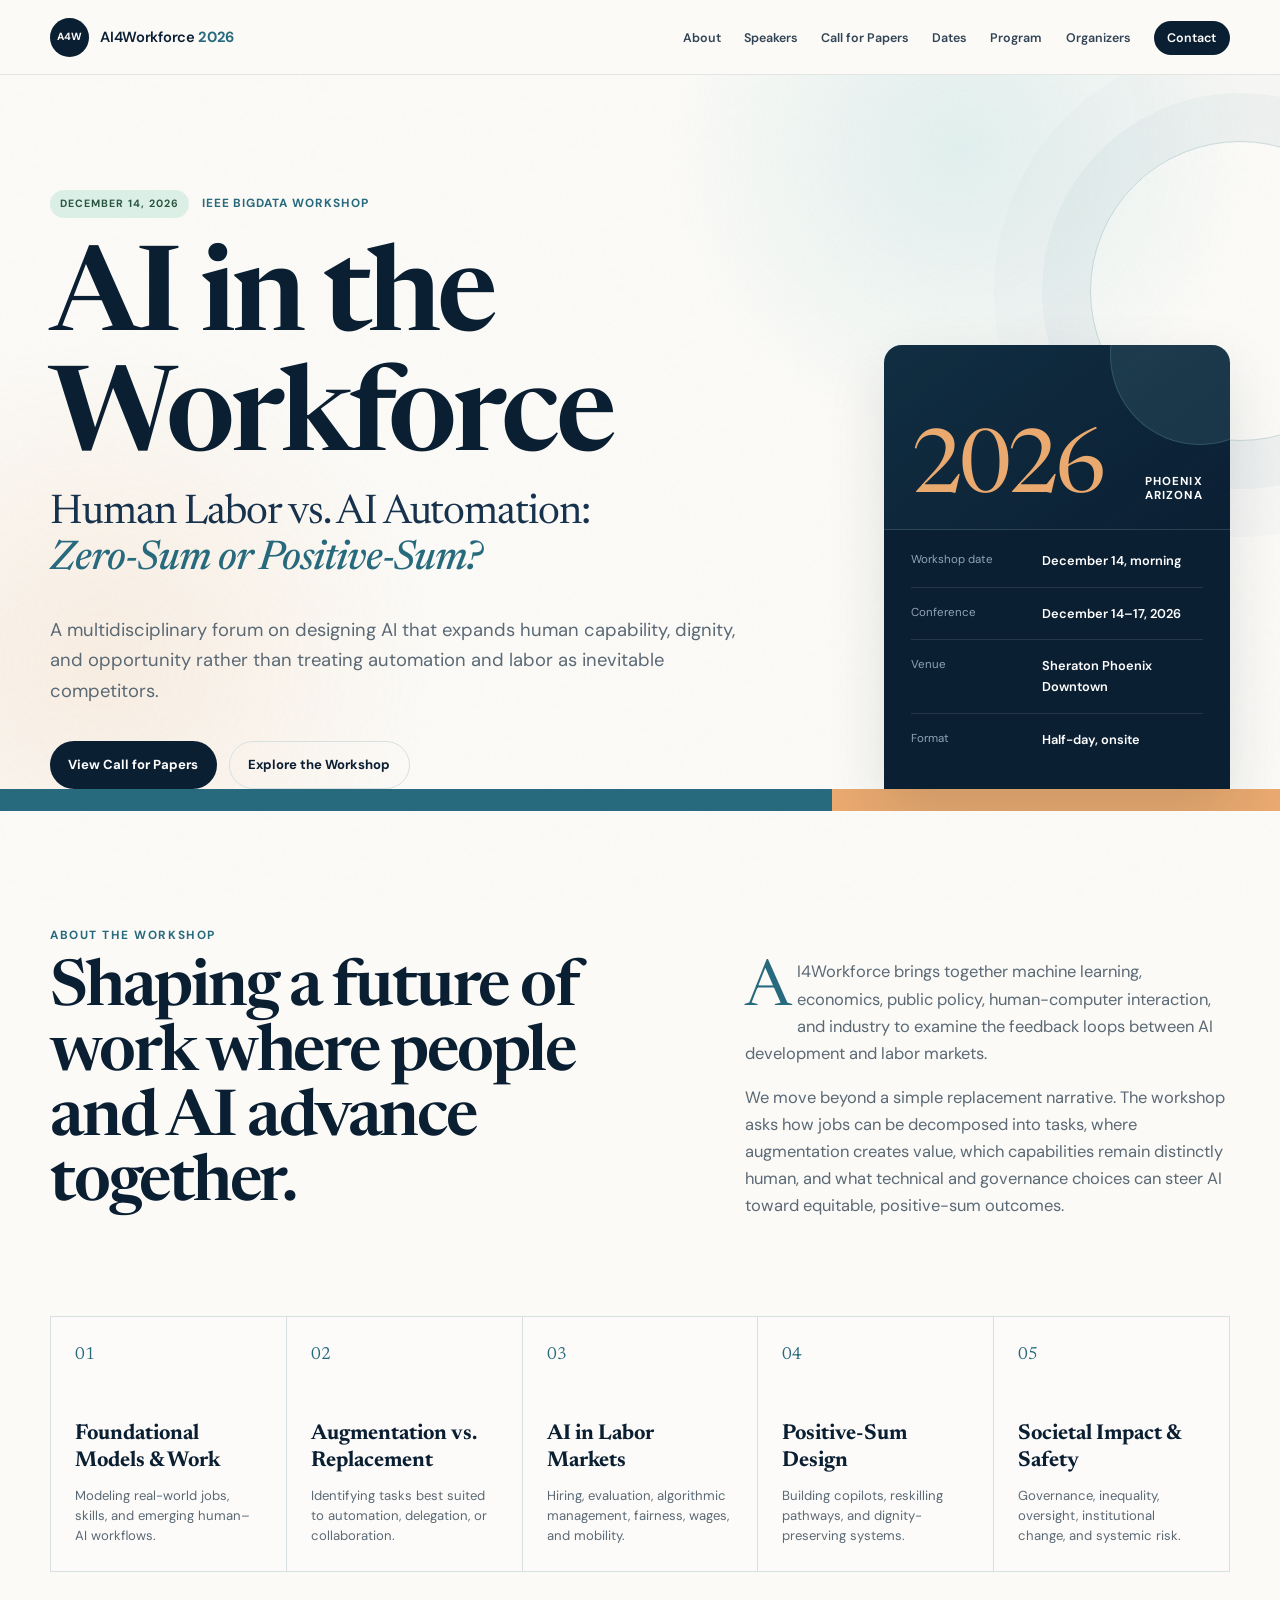
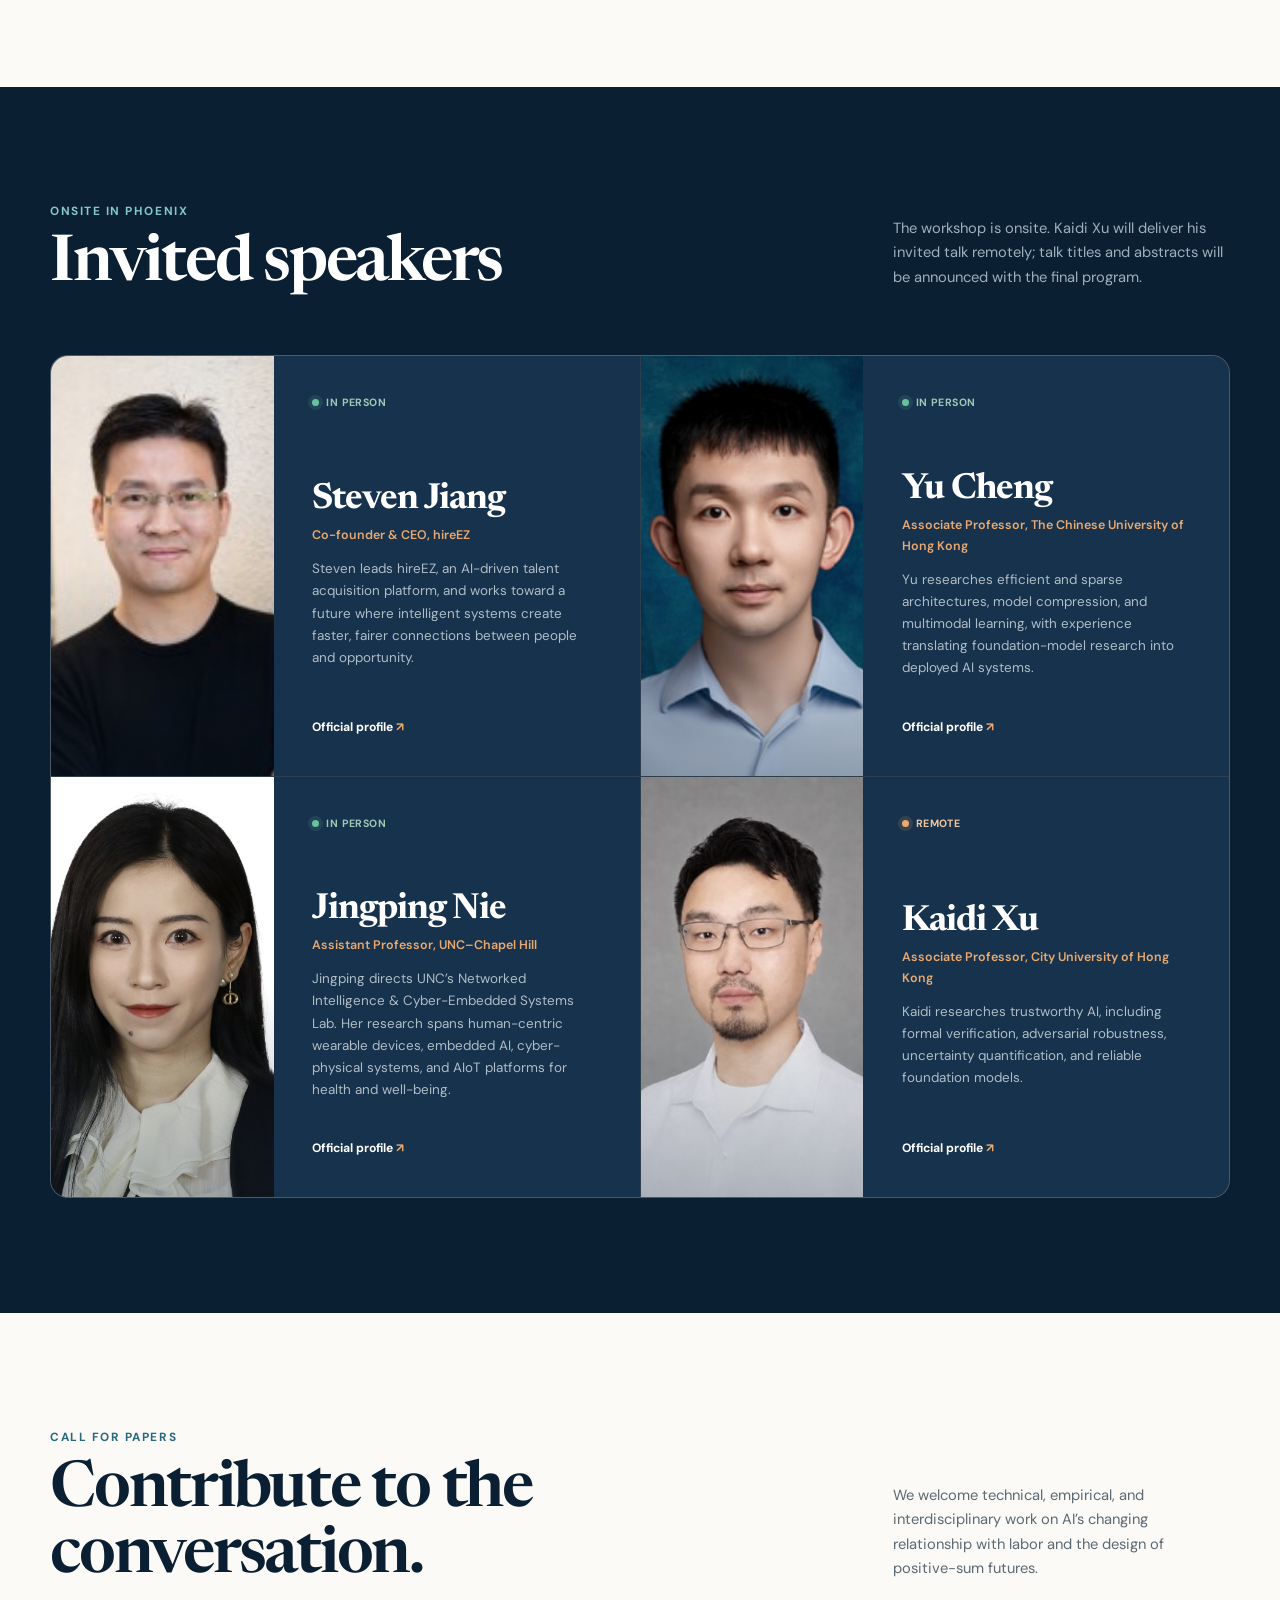
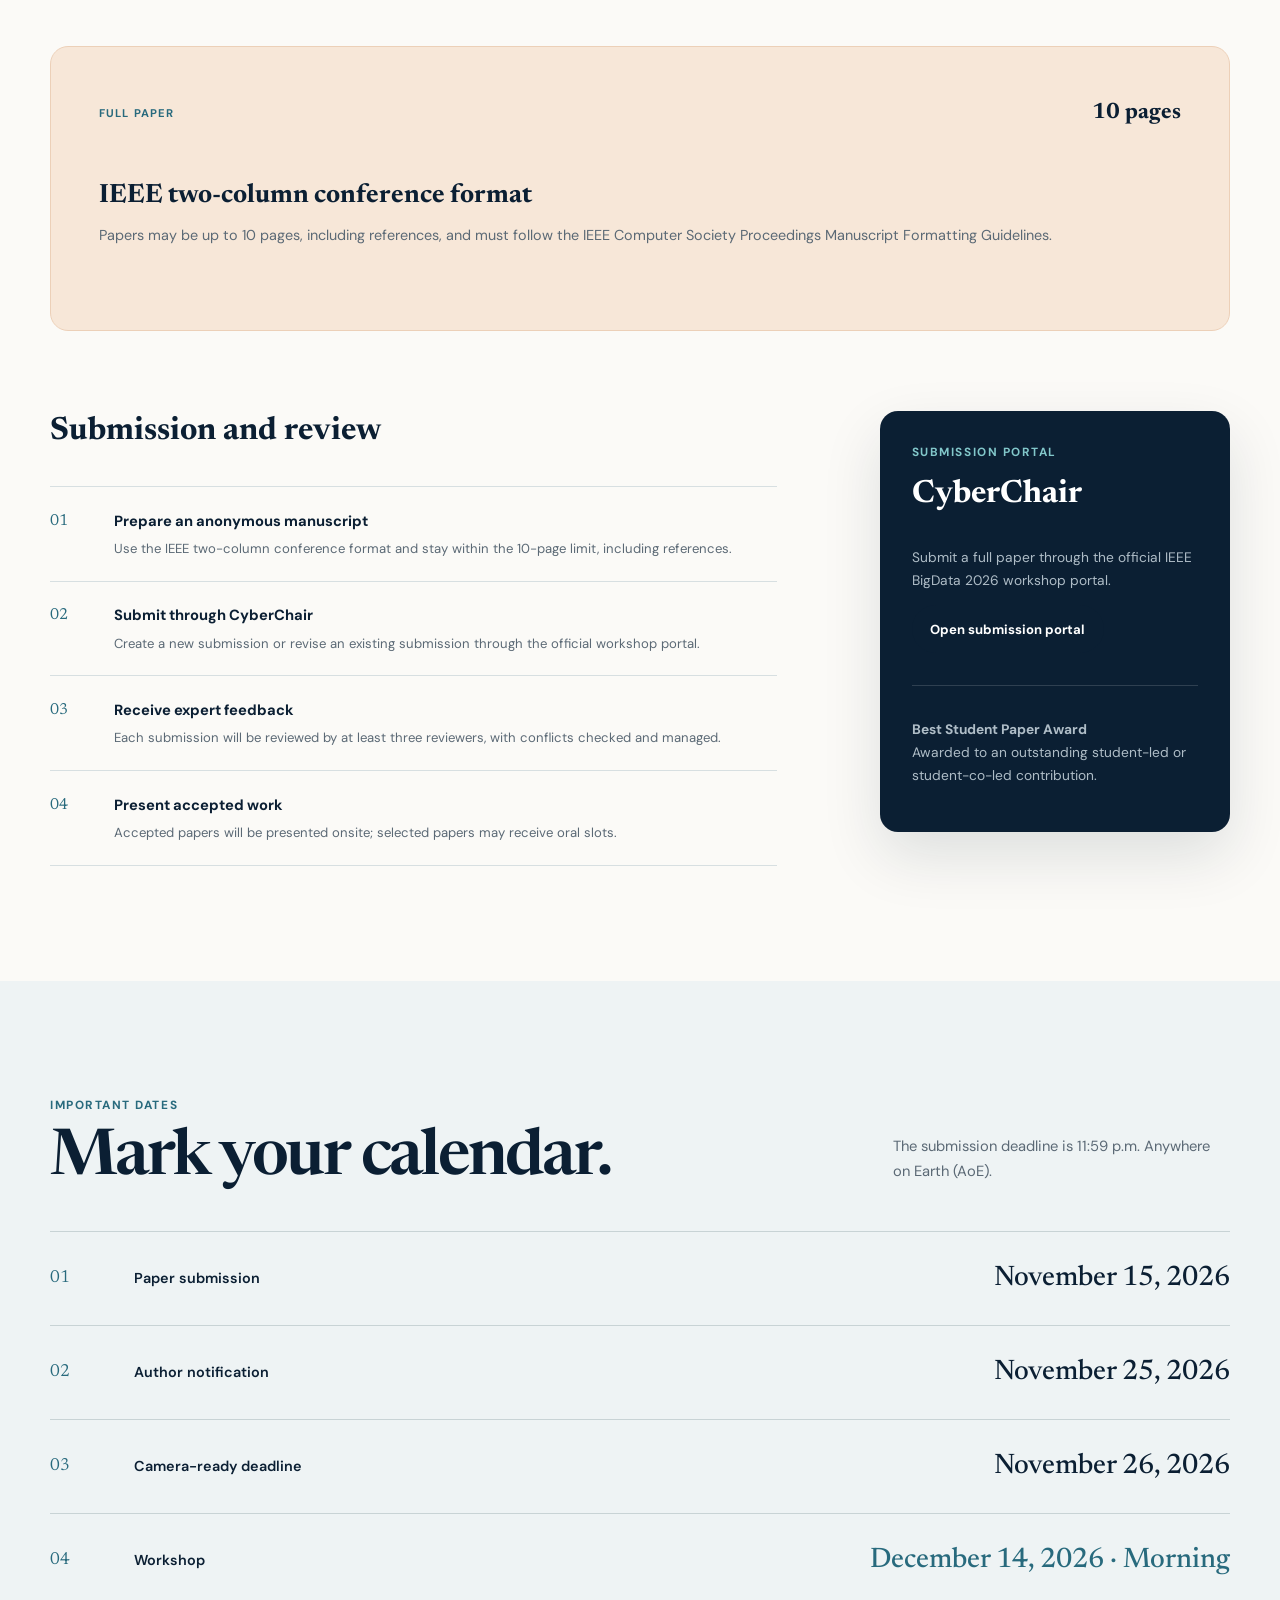
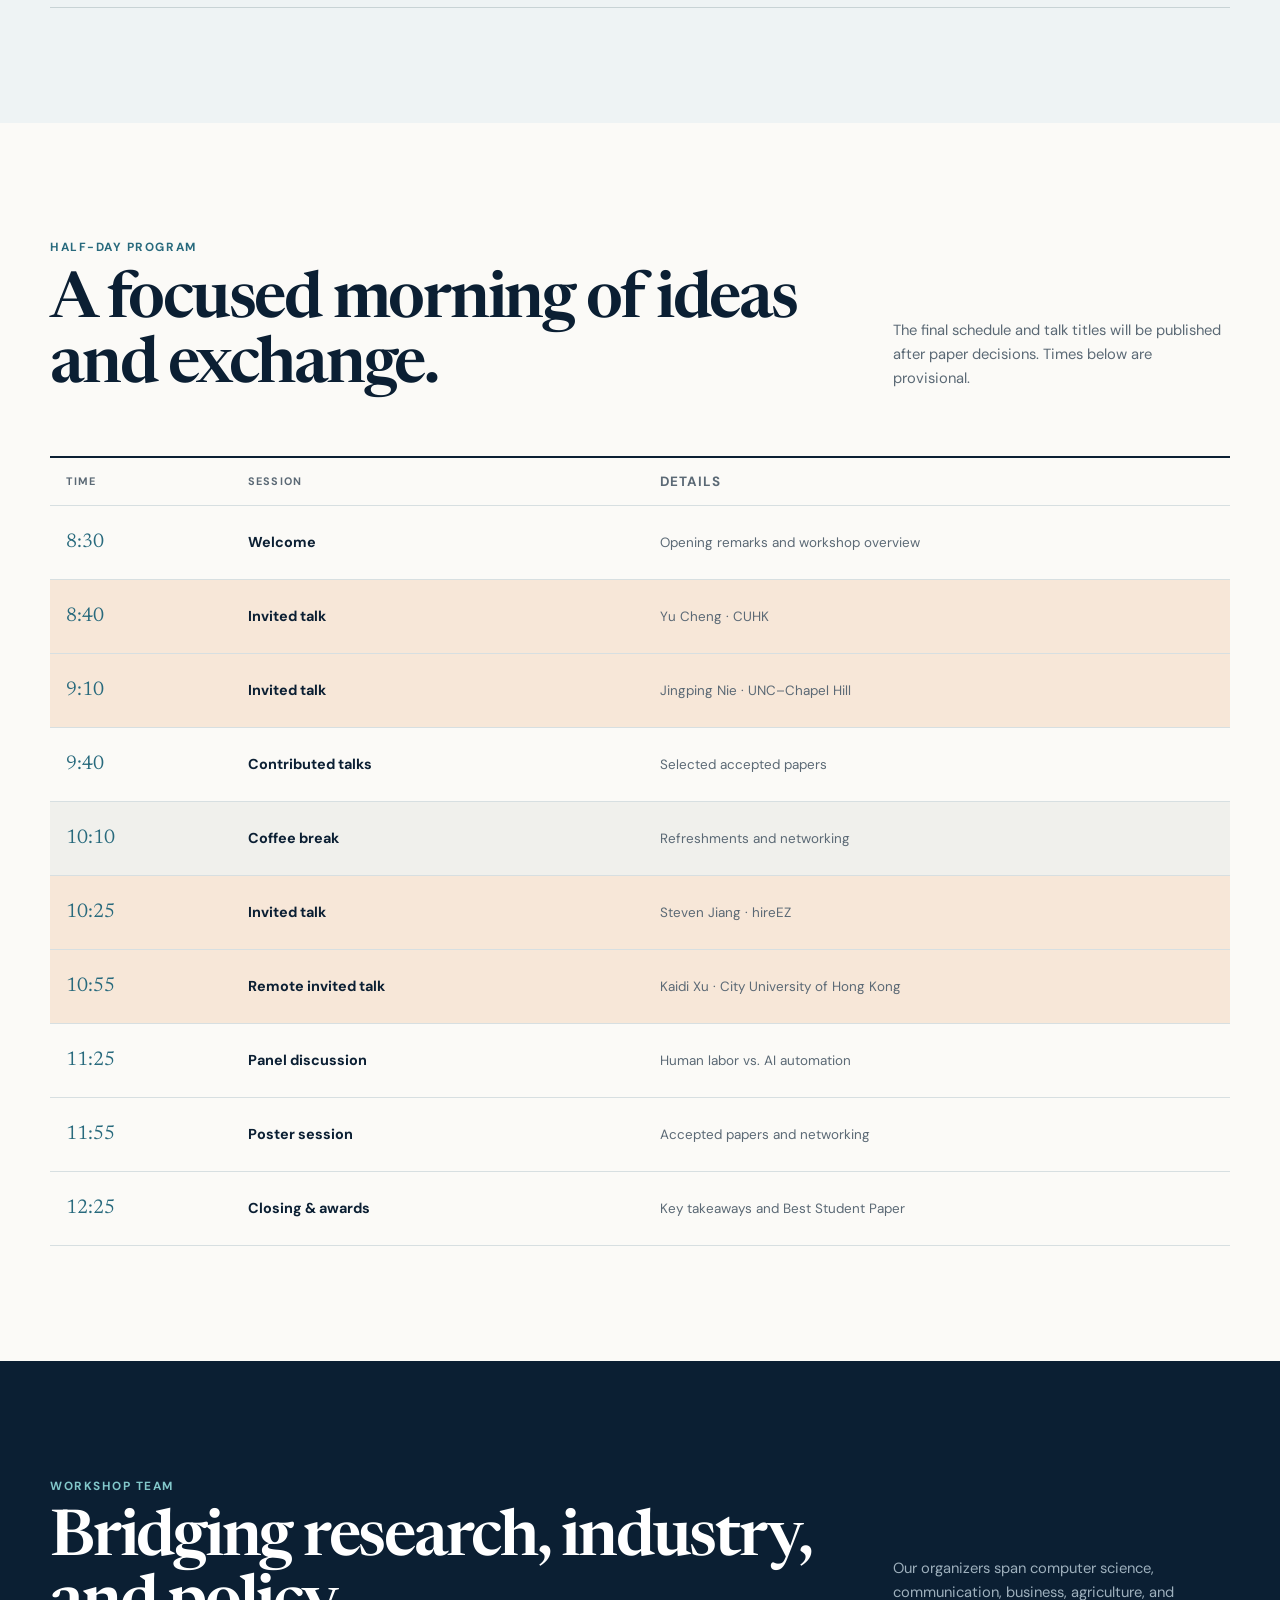
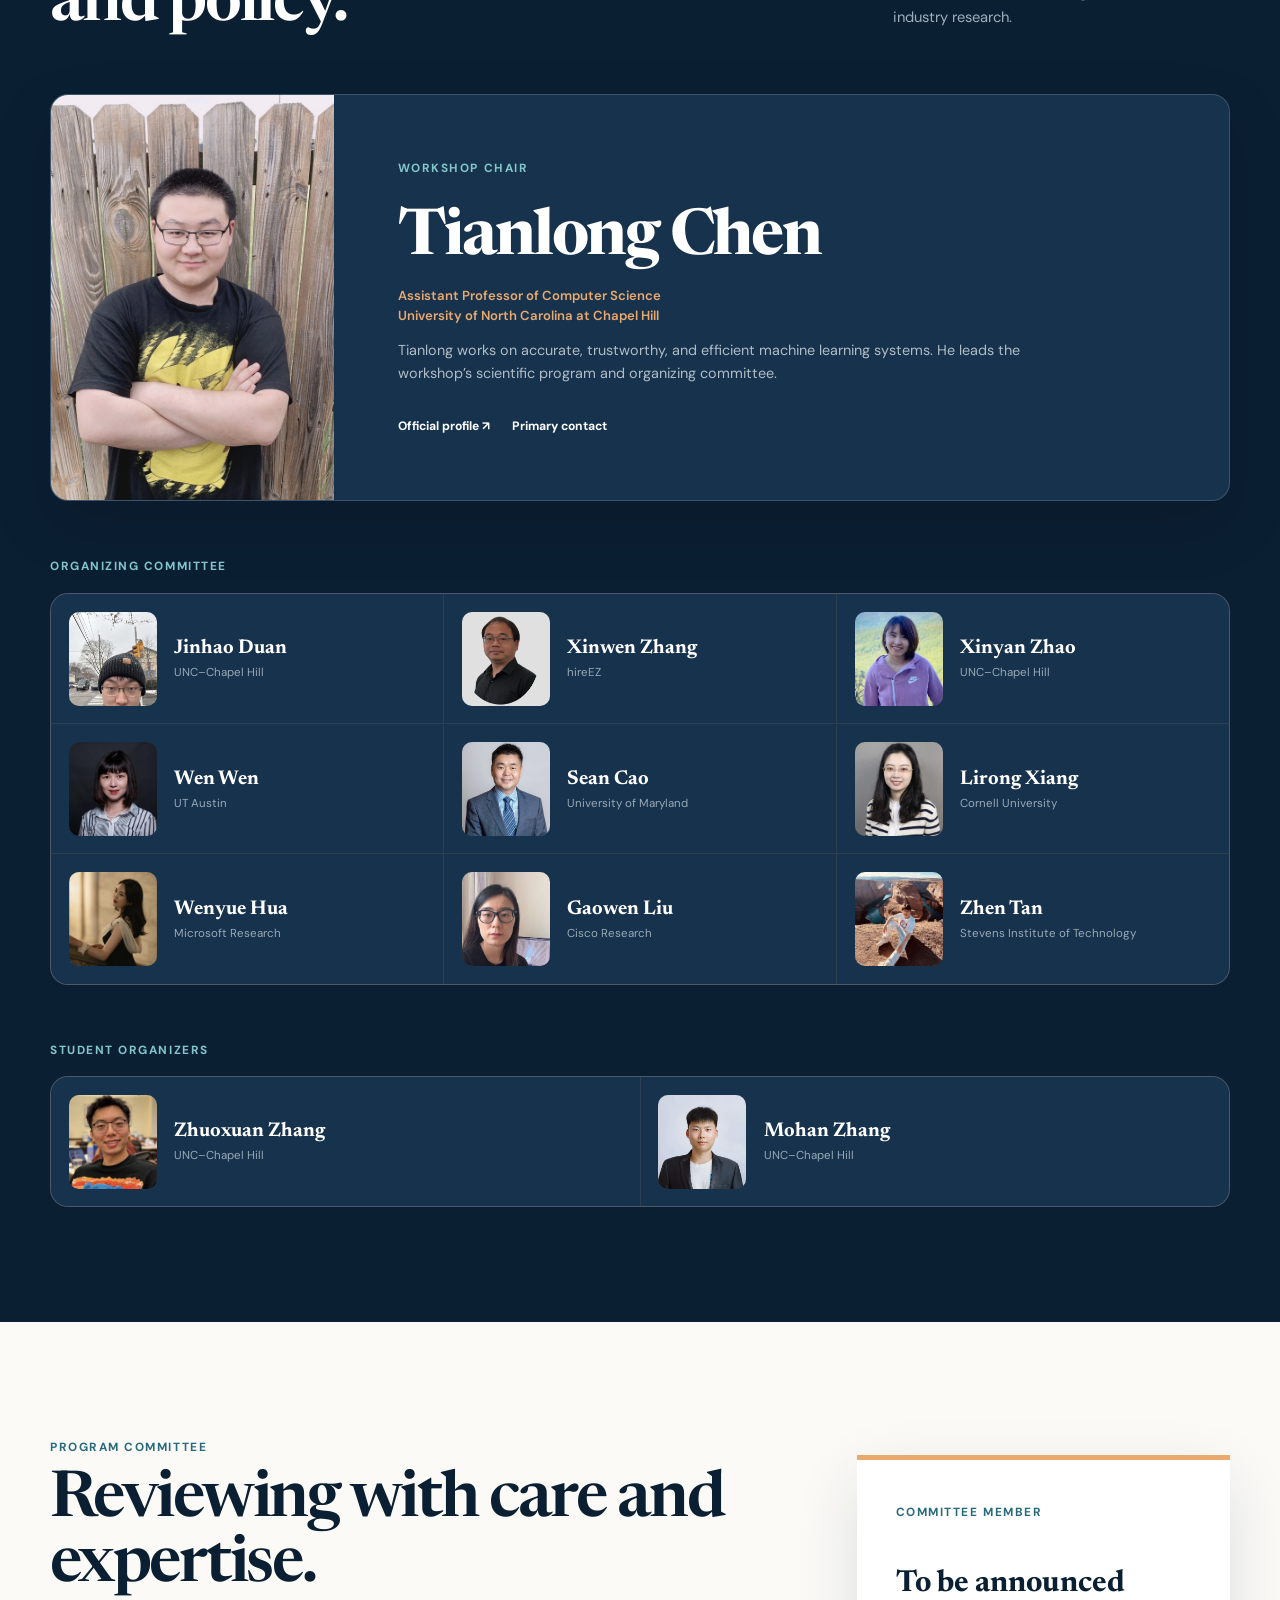
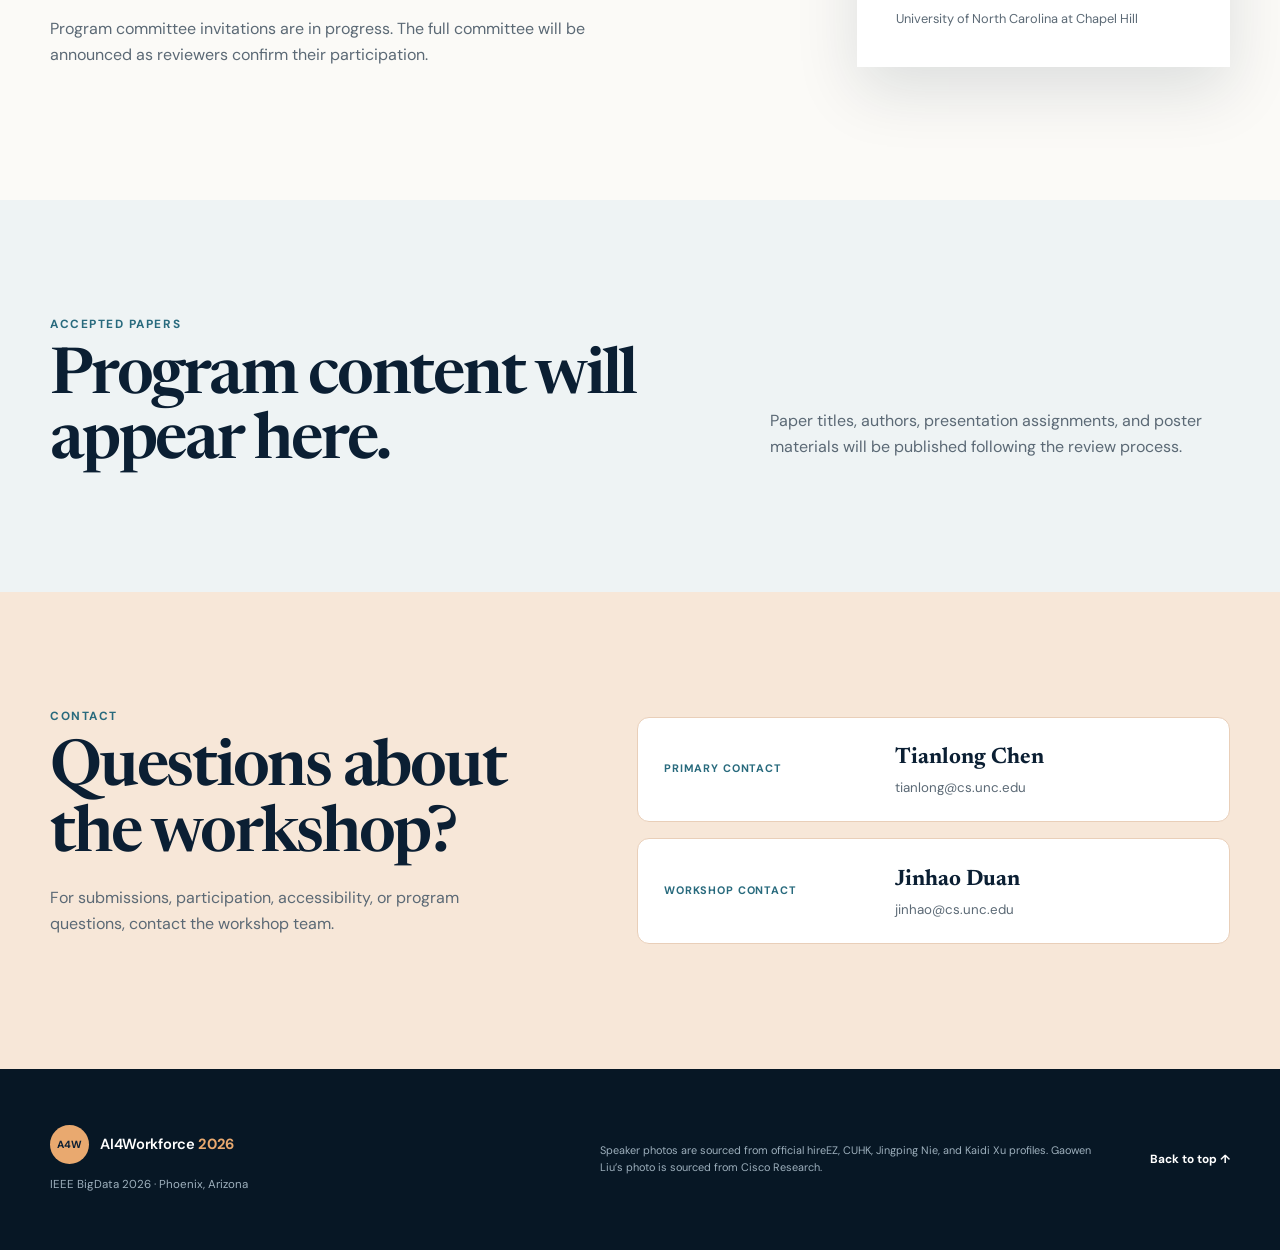
==== commit c61b34dd: "Update workshop details and speaker assets" ====
--- a/preview/index.html
+++ b/preview/index.html
@@ -42,7 +42,7 @@
     <section class="hero" id="top">
       <div class="hero-grid shell">
         <div class="hero-copy">
-          <p class="kicker"><span>December 2026</span> IEEE BigData Workshop</p>
+          <p class="kicker"><span>December 14, 2026</span> IEEE BigData Workshop</p>
           <h1>AI in the Workforce</h1>
           <p class="hero-question">Human Labor vs. AI Automation:<br><em>Zero-Sum or Positive-Sum?</em></p>
           <p class="hero-intro">A multidisciplinary forum on designing AI that expands human capability, dignity, and opportunity rather than treating automation and labor as inevitable competitors.</p>
@@ -60,7 +60,7 @@
           <dl class="event-details">
             <div>
               <dt>Workshop date</dt>
-              <dd>To be announced</dd>
+              <dd>December 14, morning</dd>
             </div>
             <div>
               <dt>Conference</dt>
@@ -72,7 +72,7 @@
             </div>
             <div>
               <dt>Format</dt>
-              <dd>Full-day, in person</dd>
+              <dd>Half-day, onsite</dd>
             </div>
           </dl>
         </aside>
@@ -125,10 +125,10 @@
       <div class="shell">
         <div class="section-heading light-heading">
           <div>
-            <p class="eyebrow">In person in Phoenix</p>
+            <p class="eyebrow">Onsite in Phoenix</p>
             <h2>Invited speakers</h2>
           </div>
-          <p>All invited speakers will join us in person. Talk titles and abstracts will be announced with the final program.</p>
+          <p>The workshop is onsite. Kaidi Xu will deliver his invited talk remotely; talk titles and abstracts will be announced with the final program.</p>
         </div>
 
         <div class="speaker-grid">
@@ -158,7 +158,7 @@
             </div>
           </article>
 
-          <article class="speaker-card speaker-wide">
+          <article class="speaker-card">
             <a class="speaker-image" href="https://jingpingnie.com/" target="_blank" rel="noopener noreferrer">
               <img src="assets/speakers/jingping-nie.jpg" alt="Portrait of Jingping Nie" width="900" height="692">
             </a>
@@ -170,6 +170,19 @@
               <a class="text-link" href="https://jingpingnie.com/" target="_blank" rel="noopener noreferrer">Official profile <span aria-hidden="true">↗</span></a>
             </div>
           </article>
+
+          <article class="speaker-card">
+            <a class="speaker-image" href="https://kaidixu.com/" target="_blank" rel="noopener noreferrer">
+              <img src="assets/speakers/kaidi-xu.jpg" alt="Portrait of Kaidi Xu" width="400" height="400">
+            </a>
+            <div class="speaker-copy">
+              <span class="status remote"><i aria-hidden="true"></i> Remote</span>
+              <h3>Kaidi Xu</h3>
+              <p class="speaker-role">Associate Professor, City University of Hong Kong</p>
+              <p>Kaidi researches trustworthy AI, including formal verification, adversarial robustness, uncertainty quantification, and reliable foundation models.</p>
+              <a class="text-link" href="https://kaidixu.com/" target="_blank" rel="noopener noreferrer">Official profile <span aria-hidden="true">↗</span></a>
+            </div>
+          </article>
         </div>
       </div>
     </section>
@@ -184,22 +197,14 @@
           <p>We welcome technical, empirical, and interdisciplinary work on AI’s changing relationship with labor and the design of positive-sum futures.</p>
         </div>
 
-        <div class="track-grid">
+        <div class="track-grid single-track">
           <article class="track-card featured">
             <div class="track-top">
-              <span class="track-label">Main Track</span>
-              <strong>5 pages</strong>
-            </div>
-            <h3>Original research and mature studies</h3>
-            <p>Up to five pages, excluding references and supplementary material. We welcome original unpublished work as well as work currently under review elsewhere.</p>
-          </article>
-          <article class="track-card">
-            <div class="track-top">
-              <span class="track-label">Tiny Papers Track</span>
-              <strong>2 pages</strong>
-            </div>
-            <h3>Early findings and exploratory ideas</h3>
-            <p>Up to two pages for works in progress, intermediate milestones, conceptual contributions, and promising directions from early-career or resource-limited researchers.</p>
+              <span class="track-label">Full Paper</span>
+              <strong>10 pages</strong>
+            </div>
+            <h3>IEEE two-column conference format</h3>
+            <p>Papers may be up to 10 pages, including references, and must follow the IEEE Computer Society Proceedings Manuscript Formatting Guidelines.</p>
           </article>
         </div>
 
@@ -207,17 +212,17 @@
           <div class="submission-process">
             <h3>Submission and review</h3>
             <ol>
-              <li><span>01</span><div><strong>Prepare an anonymous manuscript</strong><p>Submissions will use double-blind review. Formatting instructions and a template will be posted here.</p></div></li>
-              <li><span>02</span><div><strong>Submit through OpenReview</strong><p>The submission portal will be linked when it becomes available.</p></div></li>
+              <li><span>01</span><div><strong>Prepare an anonymous manuscript</strong><p>Use the IEEE two-column conference format and stay within the 10-page limit, including references.</p></div></li>
+              <li><span>02</span><div><strong>Submit through CyberChair</strong><p>Create a new submission or revise an existing submission through the official workshop portal.</p></div></li>
               <li><span>03</span><div><strong>Receive expert feedback</strong><p>Each submission will be reviewed by at least three reviewers, with conflicts checked and managed.</p></div></li>
-              <li><span>04</span><div><strong>Present accepted work</strong><p>Accepted papers will be presented as posters; selected papers from both tracks may receive oral slots.</p></div></li>
+              <li><span>04</span><div><strong>Present accepted work</strong><p>Accepted papers will be presented onsite; selected papers may receive oral slots.</p></div></li>
             </ol>
           </div>
           <div class="submission-note" role="note" aria-label="Submission portal status">
             <p class="mini-label">Submission portal</p>
-            <h3>OpenReview</h3>
-            <p>The portal, template, anonymity details, and final dual-submission policy will be announced.</p>
-            <span class="button button-disabled" aria-disabled="true">Link coming soon</span>
+            <h3>CyberChair</h3>
+            <p>Submit a full paper through the official IEEE BigData 2026 workshop portal.</p>
+            <a class="button button-primary" href="https://wi-lab.com/cyberchair/2026/bigdata26/scripts/submit.php?subarea=S45&amp;undisplay_detail=1&amp;wh=%2Fcyberchair%2F2026%2Fbigdata26%2Fscripts%2Fws_submit.php" target="_blank" rel="noopener noreferrer">Open submission portal</a>
             <hr>
             <p><strong>Best Student Paper Award</strong><br>Awarded to an outstanding student-led or student-co-led contribution.</p>
           </div>
@@ -232,14 +237,13 @@
             <p class="eyebrow">Important dates</p>
             <h2>Mark your calendar.</h2>
           </div>
-          <p>All deadlines will use Anywhere on Earth (AoE) unless announced otherwise.</p>
+          <p>The submission deadline is 11:59 p.m. Anywhere on Earth (AoE).</p>
         </div>
         <div class="date-list">
-          <div class="date-item"><span>01</span><p>Paper submission</p><strong>To be announced</strong></div>
-          <div class="date-item"><span>02</span><p>Author notification</p><strong>To be announced</strong></div>
-          <div class="date-item"><span>03</span><p>Camera-ready deadline</p><strong>To be announced</strong></div>
-          <div class="date-item conference-date"><span>04</span><p>IEEE BigData 2026</p><strong>December 14–17, 2026</strong></div>
-          <div class="date-item"><span>05</span><p>Exact workshop day</p><strong>To be announced</strong></div>
+          <div class="date-item"><span>01</span><p>Paper submission</p><strong>November 15, 2026</strong></div>
+          <div class="date-item"><span>02</span><p>Author notification</p><strong>November 25, 2026</strong></div>
+          <div class="date-item"><span>03</span><p>Camera-ready deadline</p><strong>November 26, 2026</strong></div>
+          <div class="date-item conference-date"><span>04</span><p>Workshop</p><strong>December 14, 2026 · Morning</strong></div>
         </div>
       </div>
     </section>
@@ -248,24 +252,23 @@
       <div class="shell">
         <div class="section-heading">
           <div>
-            <p class="eyebrow">Tentative program</p>
-            <h2>A full day of ideas and exchange.</h2>
+            <p class="eyebrow">Half-day program</p>
+            <h2>A focused morning of ideas and exchange.</h2>
           </div>
           <p>The final schedule and talk titles will be published after paper decisions. Times below are provisional.</p>
         </div>
         <div class="agenda" role="table" aria-label="Tentative workshop program">
           <div class="agenda-row agenda-head" role="row"><span role="columnheader">Time</span><span role="columnheader">Session</span><span role="columnheader">Details</span></div>
-          <div class="agenda-row" role="row"><time role="cell">9:00</time><strong role="cell">Welcome &amp; mentoring</strong><span role="cell">Opening remarks and mentor introductions</span></div>
-          <div class="agenda-row highlight-row" role="row"><time role="cell">9:45</time><strong role="cell">Invited talk</strong><span role="cell">Yu Cheng · CUHK</span></div>
-          <div class="agenda-row highlight-row" role="row"><time role="cell">10:25</time><strong role="cell">Invited talk</strong><span role="cell">Jingping Nie · UNC–Chapel Hill</span></div>
-          <div class="agenda-row" role="row"><time role="cell">11:05</time><strong role="cell">Contributed talks</strong><span role="cell">Selected papers from both tracks</span></div>
-          <div class="agenda-row" role="row"><time role="cell">11:30</time><strong role="cell">Poster session I</strong><span role="cell">Accepted papers and discussion</span></div>
-          <div class="agenda-row muted-row" role="row"><time role="cell">12:30</time><strong role="cell">Lunch</strong><span role="cell">Mentor–mentee lunch</span></div>
-          <div class="agenda-row highlight-row" role="row"><time role="cell">1:30</time><strong role="cell">Invited talk</strong><span role="cell">Steven Jiang · hireEZ</span></div>
-          <div class="agenda-row" role="row"><time role="cell">2:10</time><strong role="cell">Panel discussion</strong><span role="cell">Human labor vs. AI automation</span></div>
-          <div class="agenda-row" role="row"><time role="cell">3:15</time><strong role="cell">Poster session II</strong><span role="cell">Accepted papers and networking</span></div>
-          <div class="agenda-row" role="row"><time role="cell">4:15</time><strong role="cell">Breakout discussions</strong><span role="cell">Five thematic working groups</span></div>
-          <div class="agenda-row" role="row"><time role="cell">5:15</time><strong role="cell">Closing &amp; awards</strong><span role="cell">Key takeaways and Best Student Paper</span></div>
+          <div class="agenda-row" role="row"><time role="cell">8:30</time><strong role="cell">Welcome</strong><span role="cell">Opening remarks and workshop overview</span></div>
+          <div class="agenda-row highlight-row" role="row"><time role="cell">8:40</time><strong role="cell">Invited talk</strong><span role="cell">Yu Cheng · CUHK</span></div>
+          <div class="agenda-row highlight-row" role="row"><time role="cell">9:10</time><strong role="cell">Invited talk</strong><span role="cell">Jingping Nie · UNC–Chapel Hill</span></div>
+          <div class="agenda-row" role="row"><time role="cell">9:40</time><strong role="cell">Contributed talks</strong><span role="cell">Selected accepted papers</span></div>
+          <div class="agenda-row muted-row" role="row"><time role="cell">10:10</time><strong role="cell">Coffee break</strong><span role="cell">Refreshments and networking</span></div>
+          <div class="agenda-row highlight-row" role="row"><time role="cell">10:25</time><strong role="cell">Invited talk</strong><span role="cell">Steven Jiang · hireEZ</span></div>
+          <div class="agenda-row highlight-row" role="row"><time role="cell">10:55</time><strong role="cell">Remote invited talk</strong><span role="cell">Kaidi Xu · City University of Hong Kong</span></div>
+          <div class="agenda-row" role="row"><time role="cell">11:25</time><strong role="cell">Panel discussion</strong><span role="cell">Human labor vs. AI automation</span></div>
+          <div class="agenda-row" role="row"><time role="cell">11:55</time><strong role="cell">Poster session</strong><span role="cell">Accepted papers and networking</span></div>
+          <div class="agenda-row" role="row"><time role="cell">12:25</time><strong role="cell">Closing &amp; awards</strong><span role="cell">Key takeaways and Best Student Paper</span></div>
         </div>
       </div>
     </section>
@@ -311,7 +314,7 @@
           <p class="mini-label">Student organizers</p>
           <div class="people-grid student-grid">
             <article class="person"><img src="assets/organizers/Zhuoxuan_Zhang.jpeg" alt="Zhuoxuan Zhang"><div><h3><a href="https://zhuoxuan-zhang.github.io/" target="_blank" rel="noopener noreferrer">Zhuoxuan Zhang</a></h3><p>UNC–Chapel Hill</p></div></article>
-            <article class="person"><img src="assets/organizers/mz.jpg" alt="Mohan Zhang"><div><h3><a href="https://riven-o.github.io/mohan-zhang.github.io/" target="_blank" rel="noopener noreferrer">Mohan Zhang</a></h3><p>UNC–Chapel Hill</p></div></article>
+            <article class="person"><img src="assets/organizers/mz.jpg" alt="Mohan Zhang"><div><h3>Mohan Zhang</h3><p>UNC–Chapel Hill</p></div></article>
           </div>
         </div>
       </div>
@@ -363,7 +366,7 @@
         <a class="wordmark footer-mark" href="#top"><span class="wordmark-mark" aria-hidden="true">A4W</span><span>AI4Workforce <strong>2026</strong></span></a>
         <p>IEEE BigData 2026 · Phoenix, Arizona</p>
       </div>
-      <p class="footer-note">Speaker photos are sourced from official hireEZ, CUHK, and Jingping Nie profiles. Gaowen Liu’s photo is sourced from Cisco Research.</p>
+      <p class="footer-note">Speaker photos are sourced from official hireEZ, CUHK, Jingping Nie, and Kaidi Xu profiles. Gaowen Liu’s photo is sourced from Cisco Research.</p>
       <a class="back-top" href="#top">Back to top ↑</a>
     </div>
   </footer>
--- a/preview/style.css
+++ b/preview/style.css
@@ -628,6 +628,15 @@
   box-shadow: 0 0 0 4px rgba(105, 193, 157, 0.12);
 }
 
+.status.remote {
+  color: #f2c69e;
+}
+
+.status.remote i {
+  background: var(--coral);
+  box-shadow: 0 0 0 4px rgba(233, 169, 111, 0.14);
+}
+
 .speaker-copy h3 {
   margin: 2rem 0 0.15rem;
   color: var(--white);
@@ -663,6 +672,10 @@
   display: grid;
   grid-template-columns: repeat(2, 1fr);
   gap: 1.2rem;
+}
+
+.track-grid.single-track {
+  grid-template-columns: 1fr;
 }
 
 .track-card {
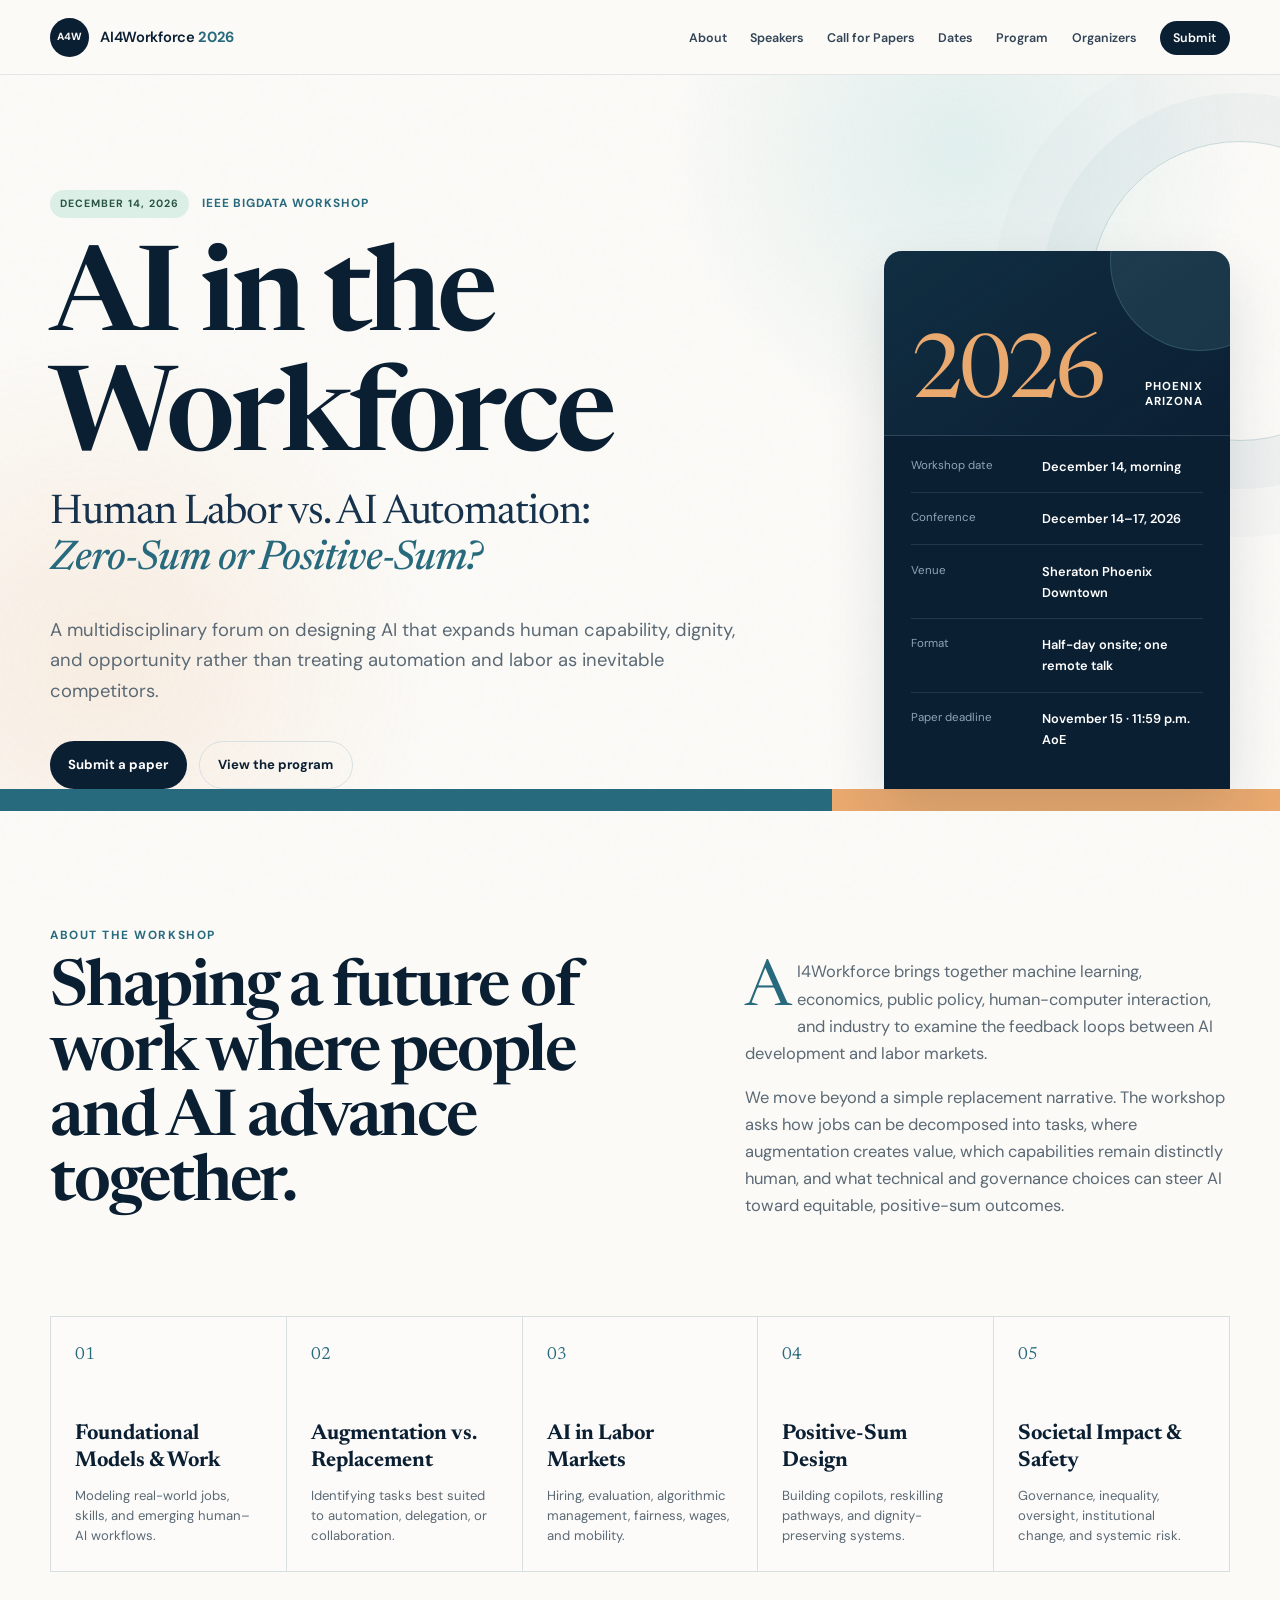
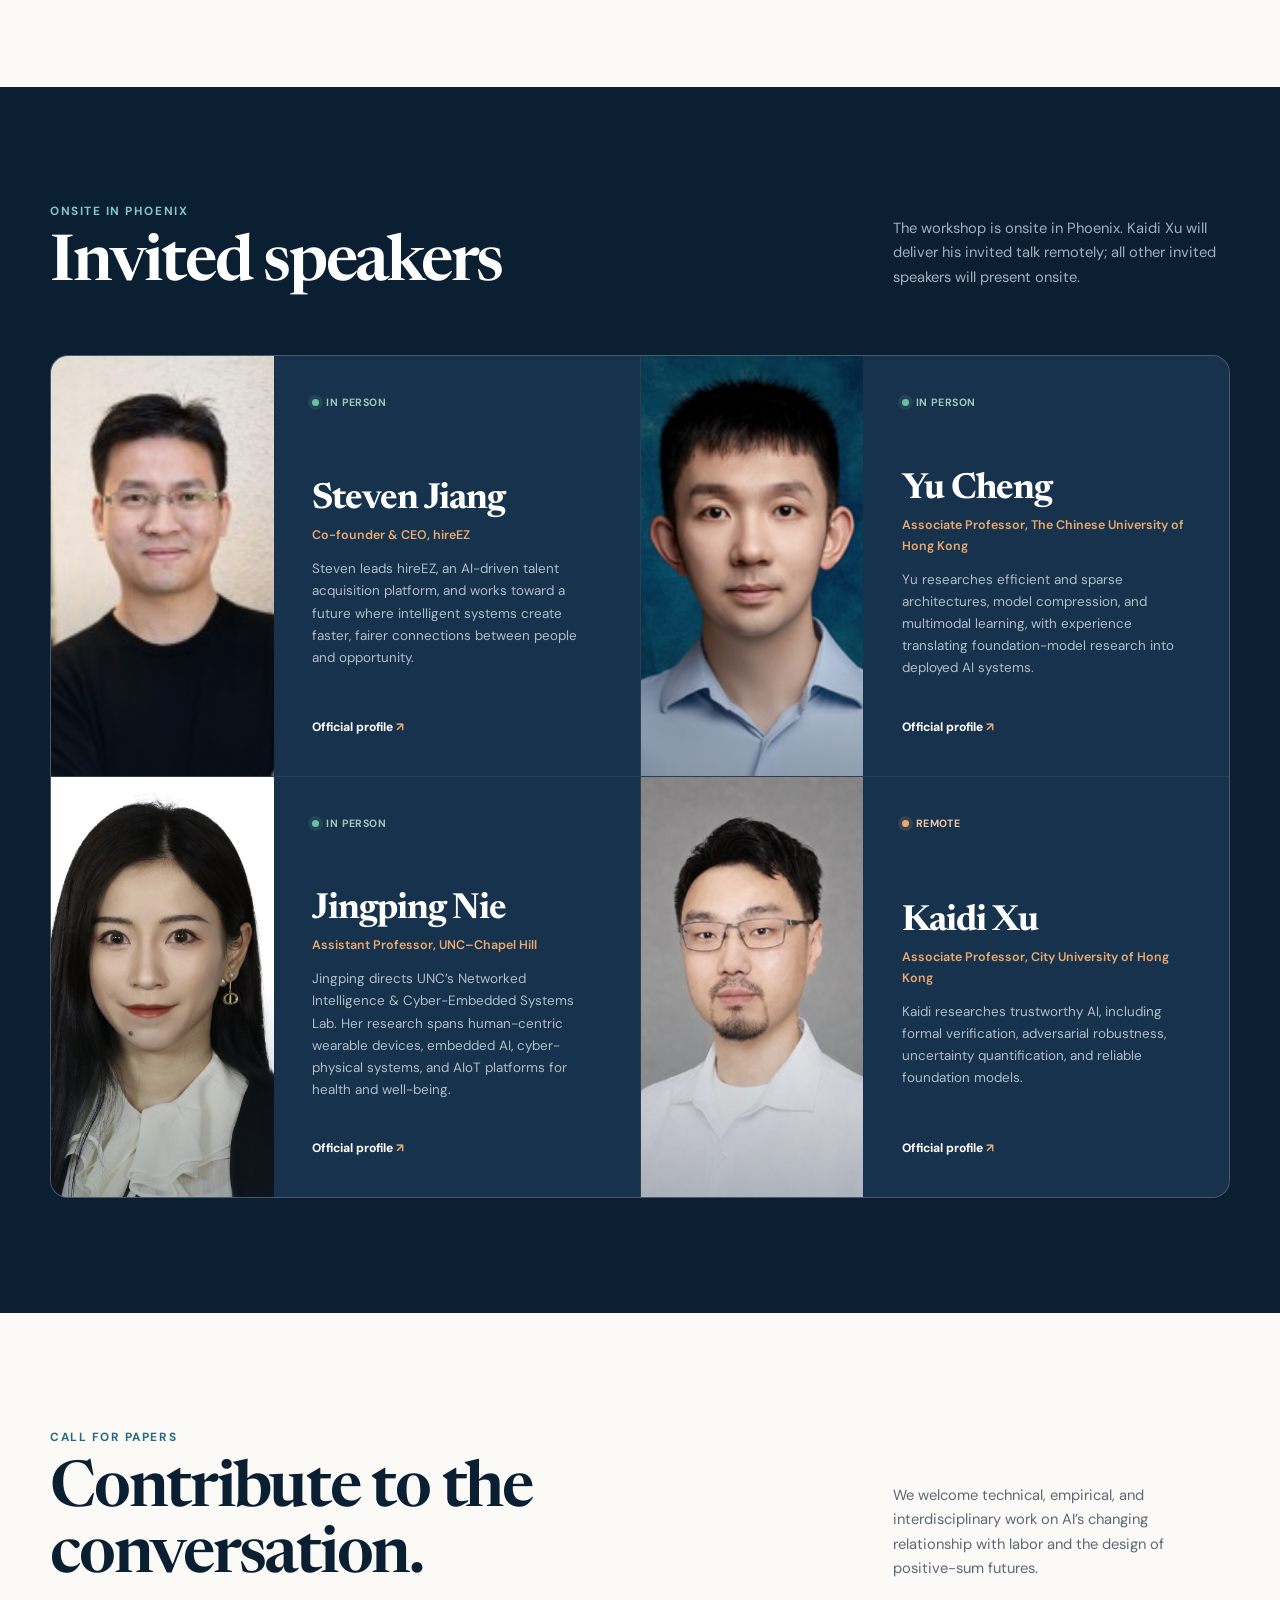
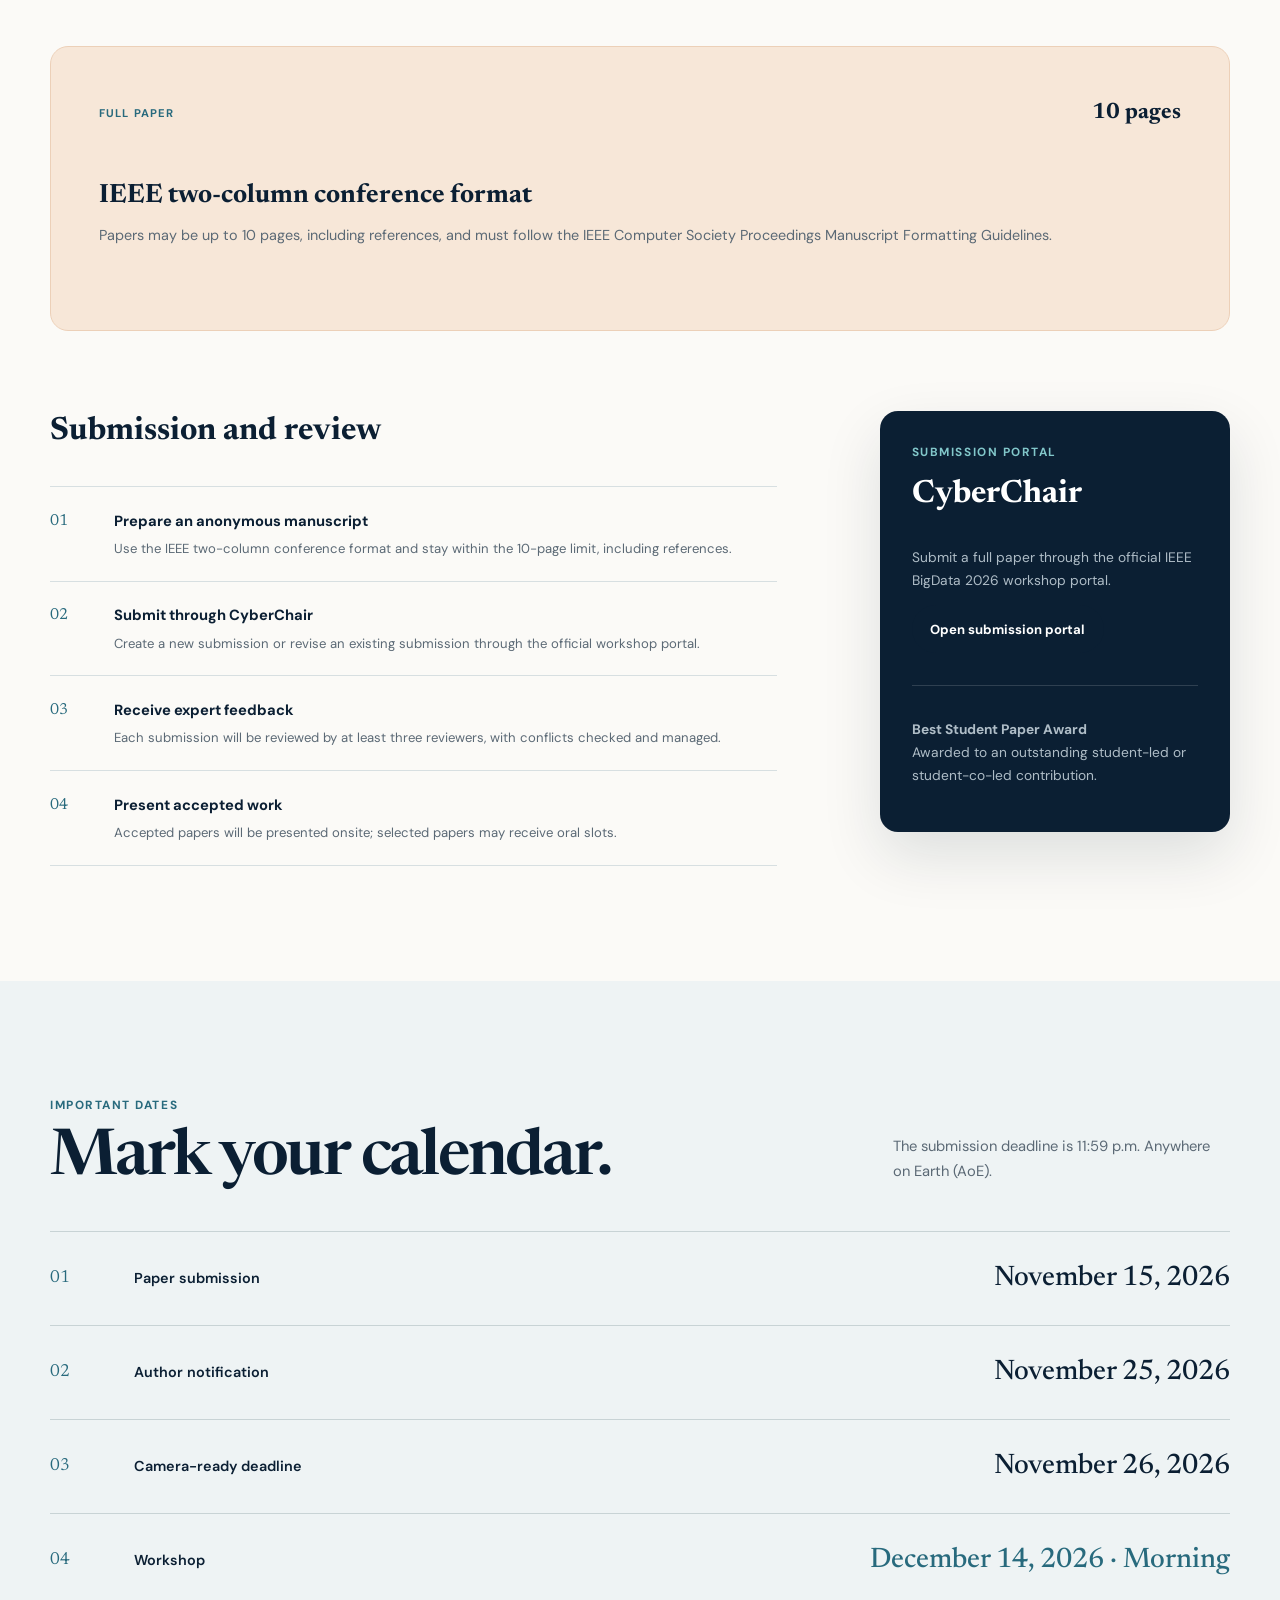
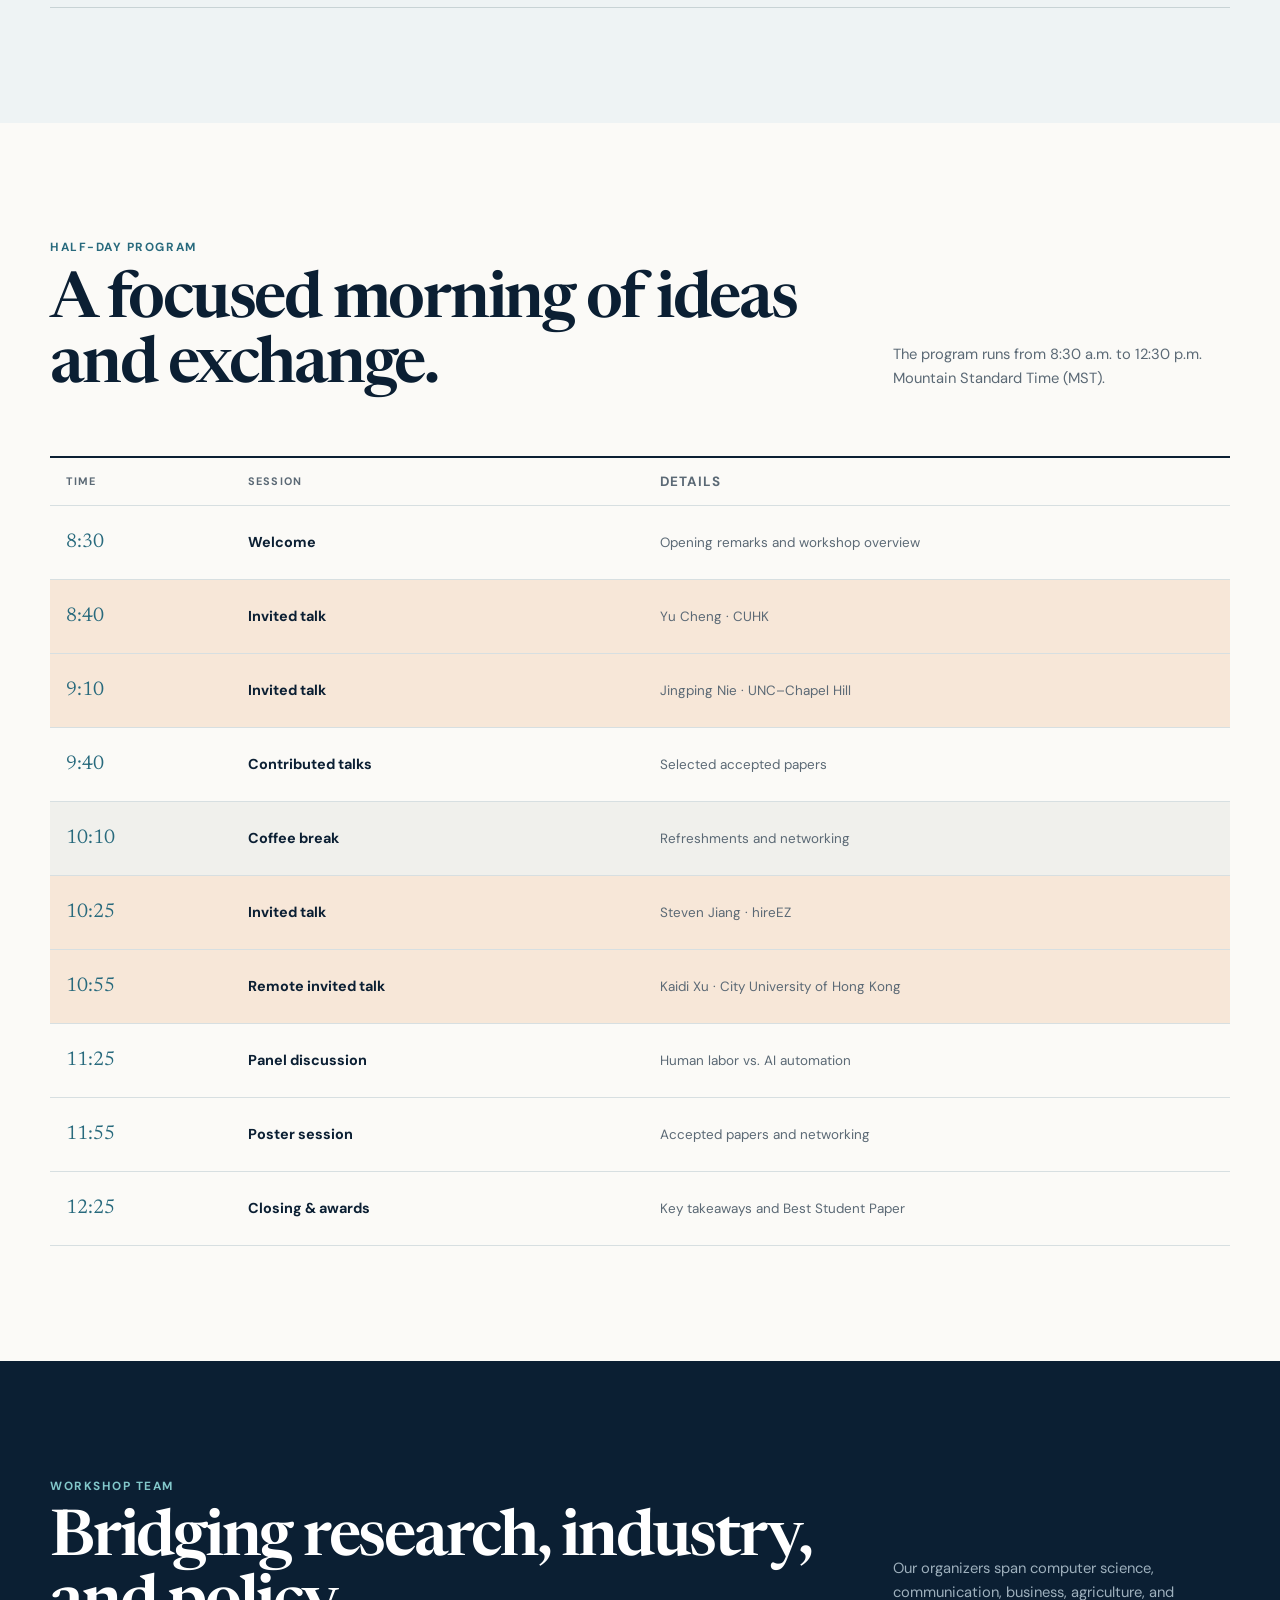
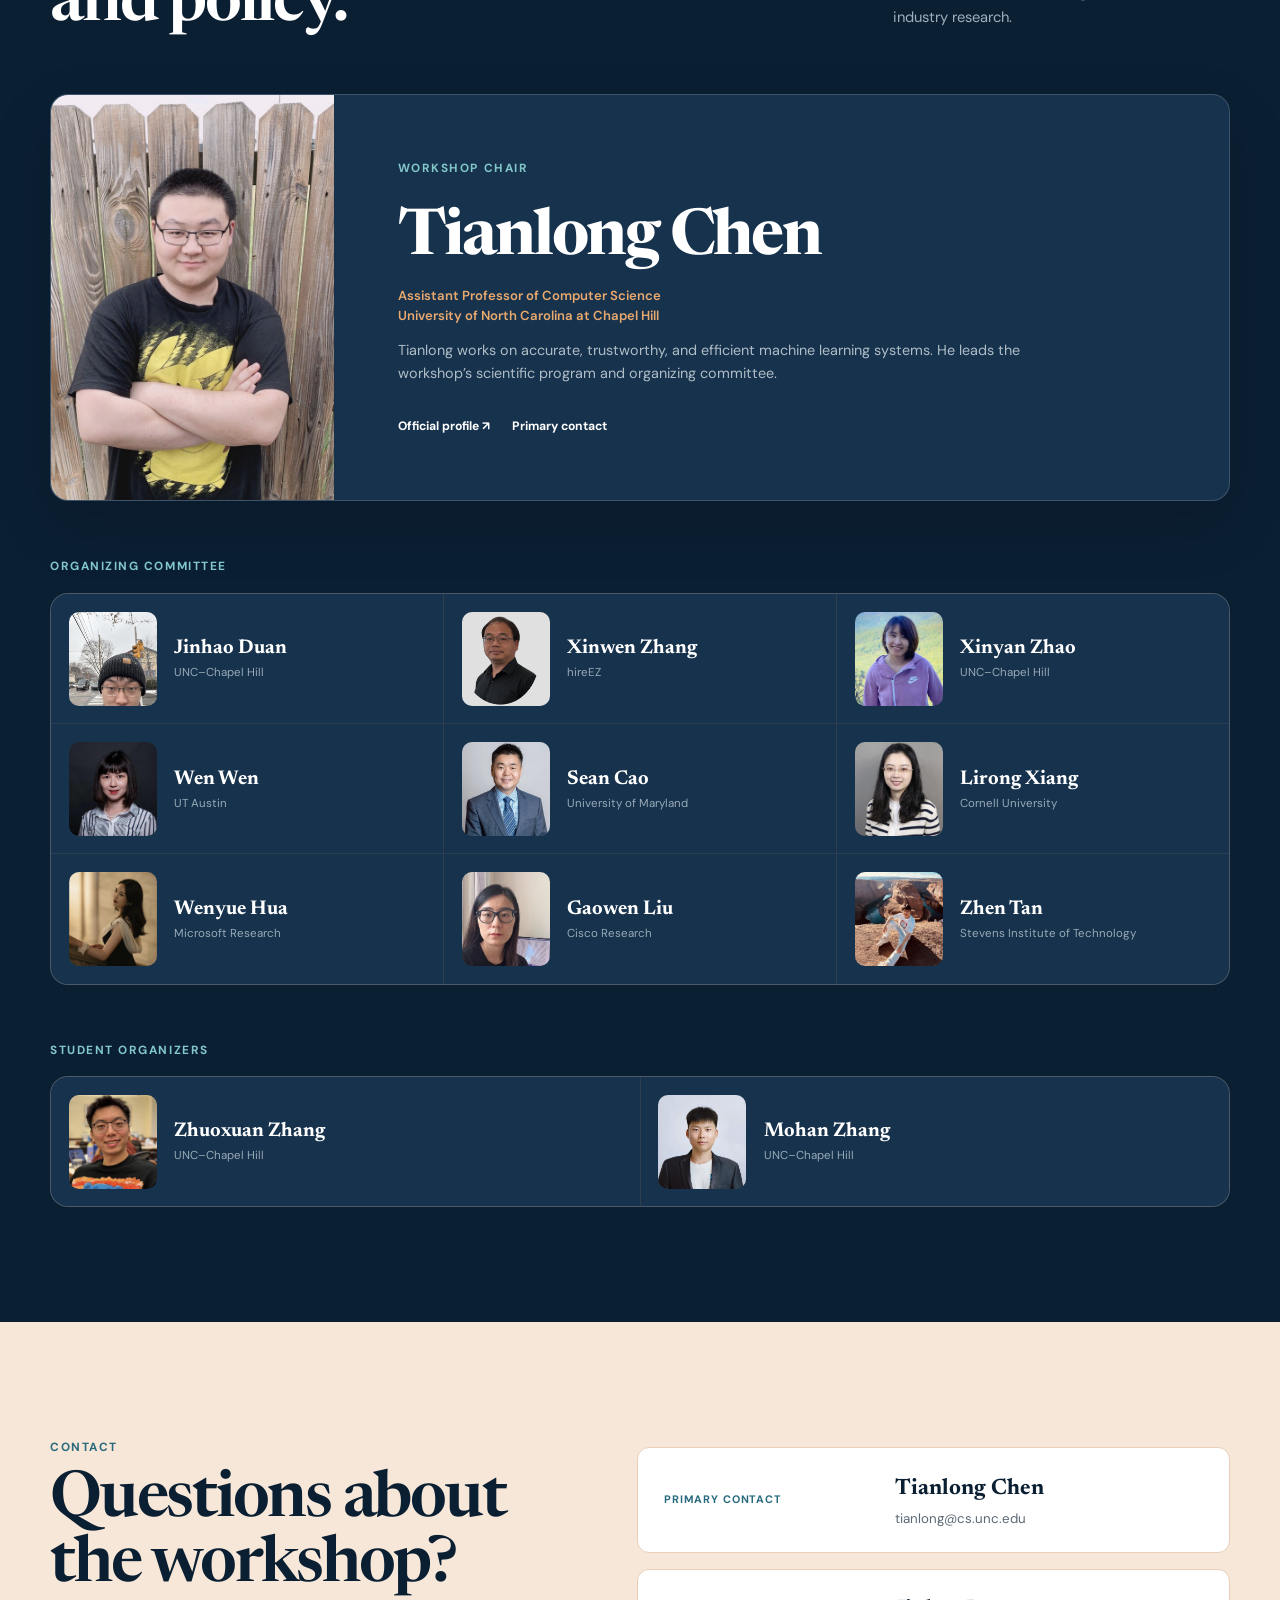
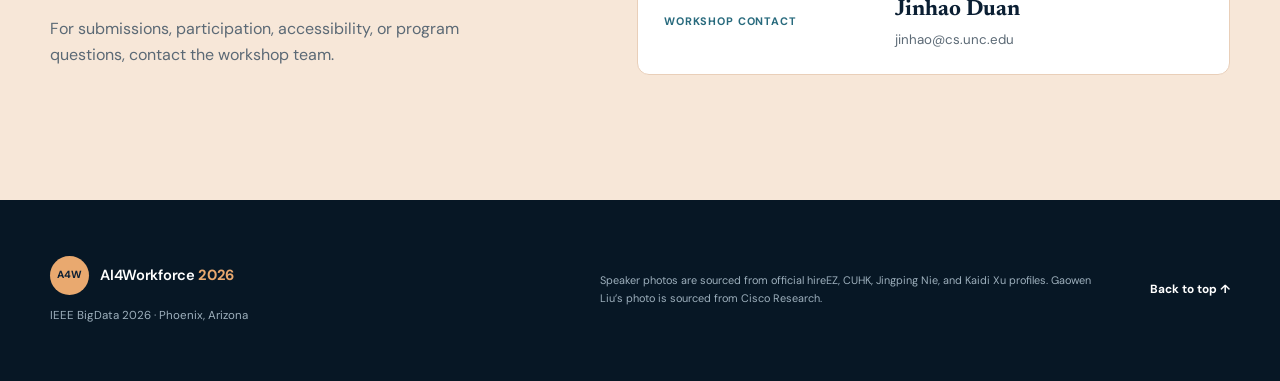
==== commit 9c64ce98: "Place submission link in hero and remove placeholders" ====
--- a/preview/index.html
+++ b/preview/index.html
@@ -33,7 +33,7 @@
         <li><a href="#dates">Dates</a></li>
         <li><a href="#program">Program</a></li>
         <li><a href="#organizers">Organizers</a></li>
-        <li><a class="nav-contact" href="#contact">Contact</a></li>
+        <li><a class="nav-contact" href="https://wi-lab.com/cyberchair/2026/bigdata26/scripts/submit.php?subarea=S45&amp;undisplay_detail=1&amp;wh=%2Fcyberchair%2F2026%2Fbigdata26%2Fscripts%2Fws_submit.php" target="_blank" rel="noopener noreferrer">Submit</a></li>
       </ul>
     </nav>
   </header>
@@ -47,8 +47,8 @@
           <p class="hero-question">Human Labor vs. AI Automation:<br><em>Zero-Sum or Positive-Sum?</em></p>
           <p class="hero-intro">A multidisciplinary forum on designing AI that expands human capability, dignity, and opportunity rather than treating automation and labor as inevitable competitors.</p>
           <div class="hero-actions">
-            <a class="button button-primary" href="#cfp">View Call for Papers</a>
-            <a class="button button-ghost" href="#about">Explore the Workshop</a>
+            <a class="button button-primary" href="https://wi-lab.com/cyberchair/2026/bigdata26/scripts/submit.php?subarea=S45&amp;undisplay_detail=1&amp;wh=%2Fcyberchair%2F2026%2Fbigdata26%2Fscripts%2Fws_submit.php" target="_blank" rel="noopener noreferrer">Submit a paper</a>
+            <a class="button button-ghost" href="#program">View the program</a>
           </div>
         </div>
 
@@ -72,7 +72,11 @@
             </div>
             <div>
               <dt>Format</dt>
-              <dd>Half-day, onsite</dd>
+              <dd>Half-day onsite; one remote talk</dd>
+            </div>
+            <div>
+              <dt>Paper deadline</dt>
+              <dd>November 15 · 11:59 p.m. AoE</dd>
             </div>
           </dl>
         </aside>
@@ -128,7 +132,7 @@
             <p class="eyebrow">Onsite in Phoenix</p>
             <h2>Invited speakers</h2>
           </div>
-          <p>The workshop is onsite. Kaidi Xu will deliver his invited talk remotely; talk titles and abstracts will be announced with the final program.</p>
+          <p>The workshop is onsite in Phoenix. Kaidi Xu will deliver his invited talk remotely; all other invited speakers will present onsite.</p>
         </div>
 
         <div class="speaker-grid">
@@ -255,9 +259,9 @@
             <p class="eyebrow">Half-day program</p>
             <h2>A focused morning of ideas and exchange.</h2>
           </div>
-          <p>The final schedule and talk titles will be published after paper decisions. Times below are provisional.</p>
-        </div>
-        <div class="agenda" role="table" aria-label="Tentative workshop program">
+          <p>The program runs from 8:30 a.m. to 12:30 p.m. Mountain Standard Time (MST).</p>
+        </div>
+        <div class="agenda" role="table" aria-label="Workshop program">
           <div class="agenda-row agenda-head" role="row"><span role="columnheader">Time</span><span role="columnheader">Session</span><span role="columnheader">Details</span></div>
           <div class="agenda-row" role="row"><time role="cell">8:30</time><strong role="cell">Welcome</strong><span role="cell">Opening remarks and workshop overview</span></div>
           <div class="agenda-row highlight-row" role="row"><time role="cell">8:40</time><strong role="cell">Invited talk</strong><span role="cell">Yu Cheng · CUHK</span></div>
@@ -320,31 +324,6 @@
       </div>
     </section>
 
-    <section class="section" id="committee">
-      <div class="shell committee-layout">
-        <div>
-          <p class="eyebrow">Program committee</p>
-          <h2>Reviewing with care and expertise.</h2>
-          <p class="prose">Program committee invitations are in progress. The full committee will be announced as reviewers confirm their participation.</p>
-        </div>
-        <div class="committee-card">
-          <span class="mini-label">Committee member</span>
-          <h3>To be announced</h3>
-          <p>University of North Carolina at Chapel Hill</p>
-        </div>
-      </div>
-    </section>
-
-    <section class="section section-mist" id="accepted-papers">
-      <div class="shell papers-callout">
-        <div>
-          <p class="eyebrow">Accepted papers</p>
-          <h2>Program content will appear here.</h2>
-        </div>
-        <p>Paper titles, authors, presentation assignments, and poster materials will be published following the review process.</p>
-      </div>
-    </section>
-
     <section class="section contact-section" id="contact">
       <div class="shell contact-layout">
         <div>
